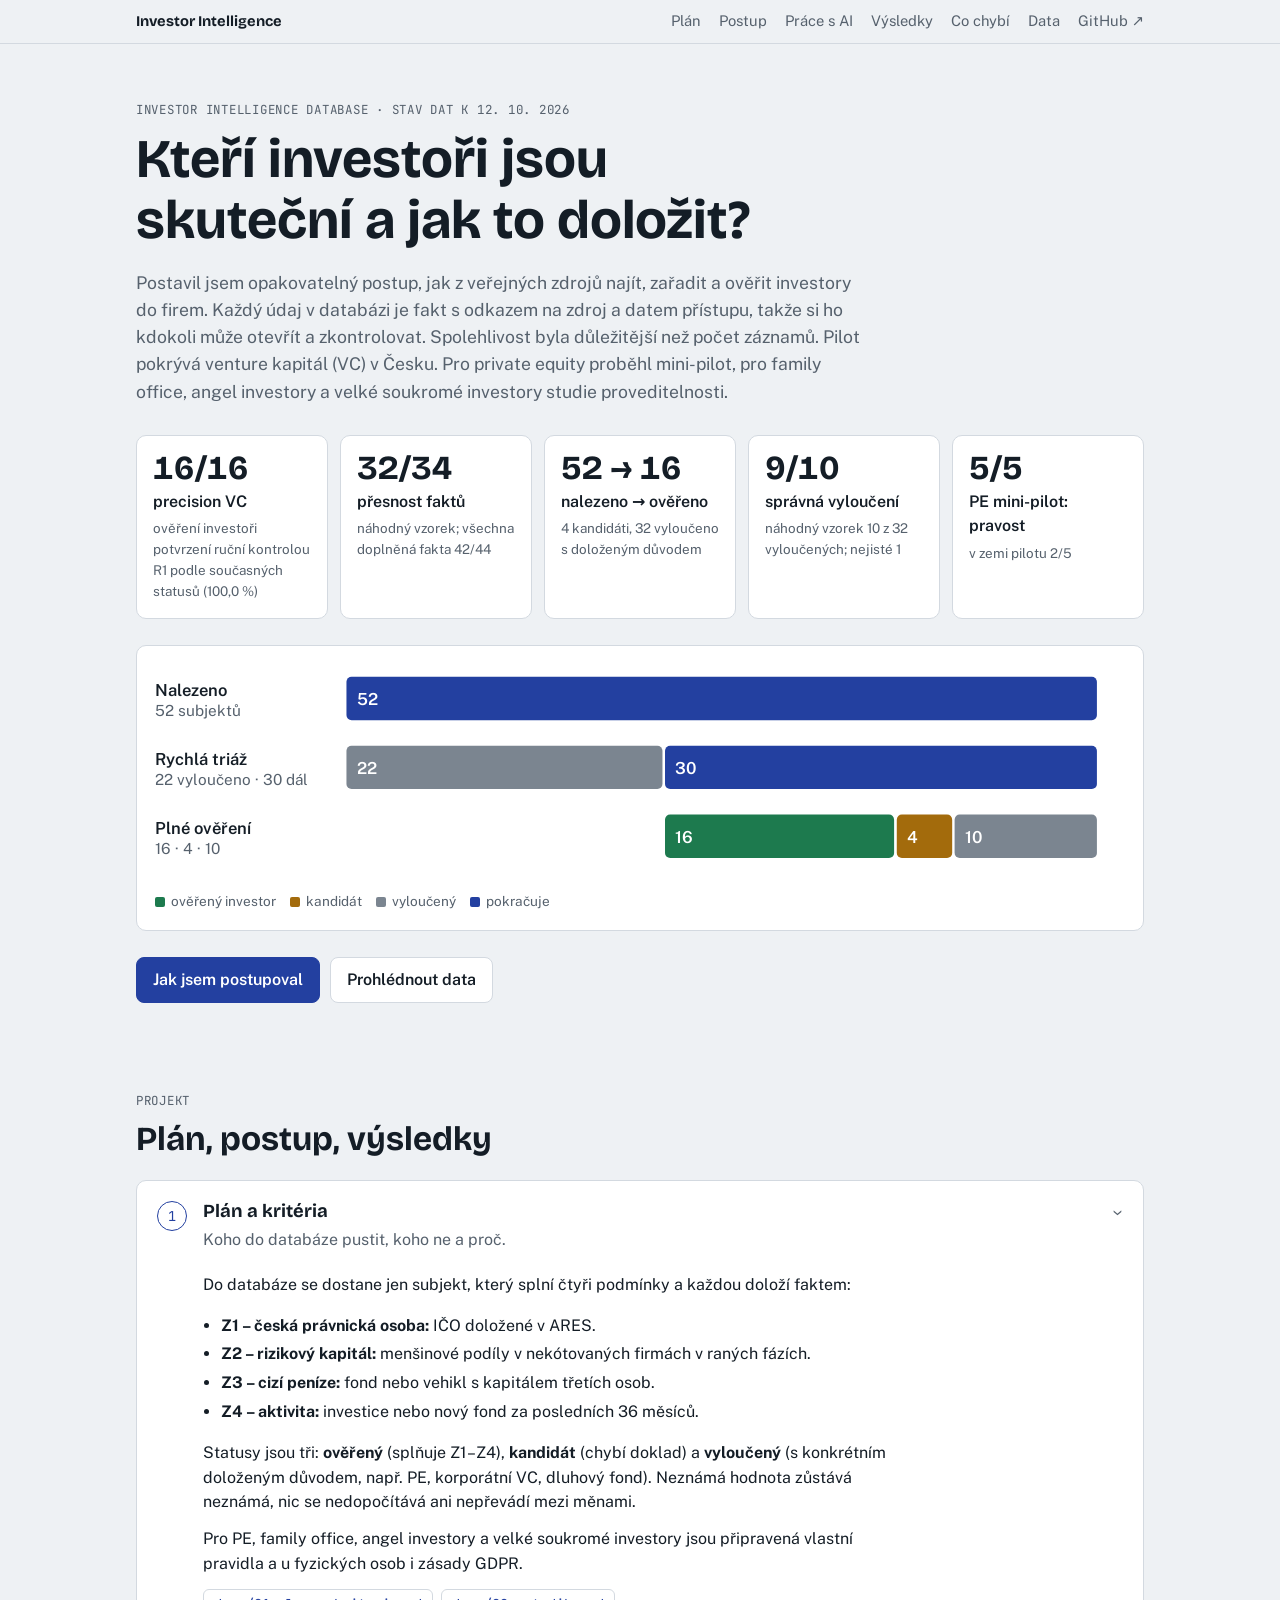
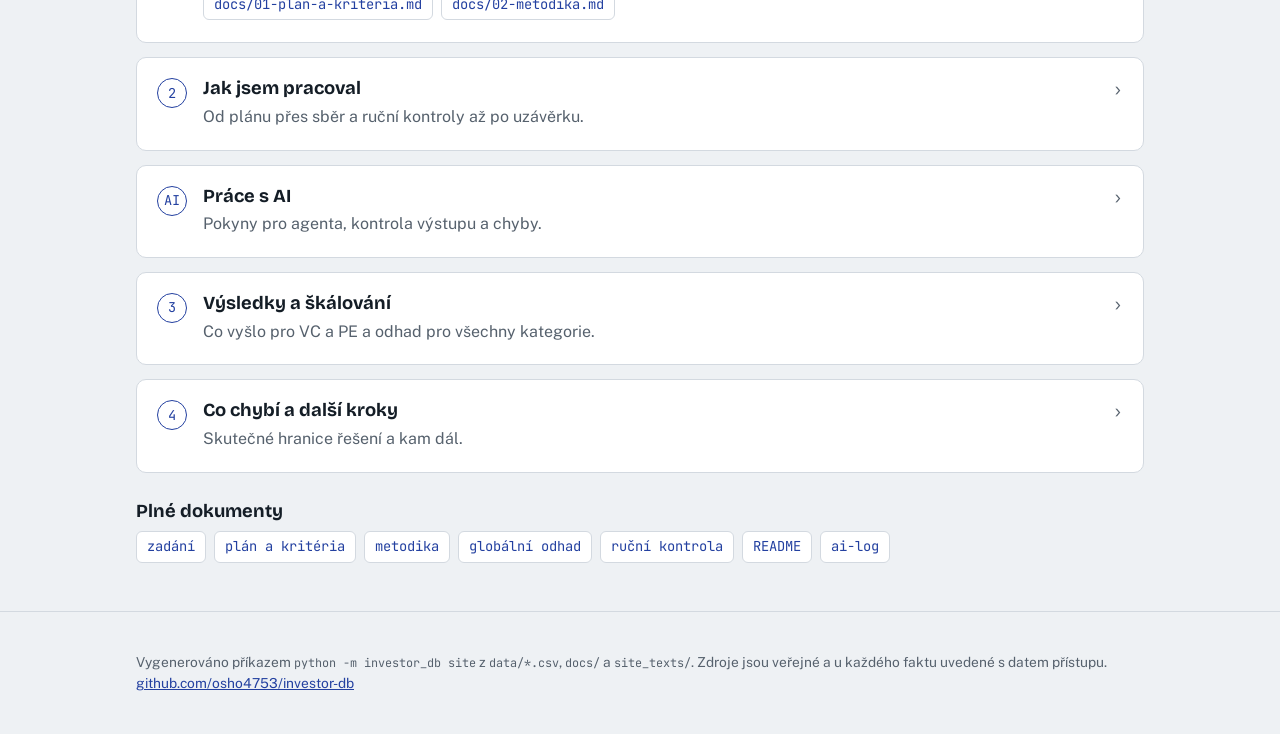
==== site/index.html @ 005be6ad "feat: generátor prezentačního webu (python -m investor_db site), texty v site_texts a vygenerovaný s" ====
<!doctype html>
<html lang="cs">
<head>
<meta charset="utf-8">
<meta name="viewport" content="width=device-width, initial-scale=1">
<title>Investor Intelligence Database</title>
<link rel="preconnect" href="https://fonts.googleapis.com">
<link rel="preconnect" href="https://fonts.gstatic.com" crossorigin>
<link rel="stylesheet" href="https://fonts.googleapis.com/css2?family=Bricolage+Grotesque:opsz,wght@12..96,500;12..96,700&family=Public+Sans:wght@400;500;600&family=JetBrains+Mono:wght@400;500&display=swap">
<link rel="stylesheet" href="style.css">
</head>
<body>
<nav class="top" aria-label="Hlavní navigace"><div class="wrap"><a class="brand" href="index.html">Investor Intelligence</a><a href="index.html#plan">Plán</a><a href="index.html#postup">Postup</a><a href="index.html#ai">Práce s AI</a><a href="index.html#vysledky">Výsledky</a><a href="index.html#dalsi">Co chybí</a><a href="data.html">Data</a><a href="https://github.com/osho4753/investor-db">GitHub ↗</a></div></nav>
<header class="wrap hero"><p class="eyebrow">Investor Intelligence Database · stav dat k 12. 10. 2026</p><h1>Kteří investoři jsou skuteční a jak to doložit?</h1><div class="lede"><p>Postavil jsem opakovatelný postup, jak z veřejných zdrojů najít, zařadit a ověřit investory do firem. Každý údaj v databázi je fakt s odkazem na zdroj a datem přístupu, takže si ho kdokoli může otevřít a zkontrolovat. Spolehlivost byla důležitější než počet záznamů. Pilot pokrývá venture kapitál (VC) v Česku. Pro private equity proběhl mini-pilot, pro family office, angel investory a velké soukromé investory studie proveditelnosti.</p></div><div class="stats"><div class="stat"><span class="n">16/16</span><span class="l">precision VC</span><span class="s">ověření investoři potvrzení ruční kontrolou R1 podle současných statusů (100,0 %)</span></div><div class="stat"><span class="n">32/34</span><span class="l">přesnost faktů</span><span class="s">náhodný vzorek; všechna doplněná fakta 42/44</span></div><div class="stat"><span class="n">52 → 16</span><span class="l">nalezeno → ověřeno</span><span class="s">4 kandidáti, 32 vyloučeno s doloženým důvodem</span></div><div class="stat"><span class="n">9/10</span><span class="l">správná vyloučení</span><span class="s">náhodný vzorek 10 z 32 vyloučených; nejisté 1</span></div><div class="stat"><span class="n">5/5</span><span class="l">PE mini-pilot: pravost</span><span class="s">v zemi pilotu 2/5</span></div></div><div class="funnel" role="img" aria-label="Trychtýř: 52 nalezených subjektů, 22 vyloučeno rychlou triáží, 30 plně ověřeno."><svg viewBox="0 0 760 170"><text x="0" y="25" font-weight="600">Nalezeno</text><text x="0" y="41" class="lbl">52 subjektů</text><rect x="150.0" y="10" width="588.0" height="34" rx="4" fill="var(--accent)"/><text x="158.0" y="32" class="in">52</text><text x="0" y="79" font-weight="600">Rychlá triáž</text><text x="0" y="95" class="lbl">22 vyloučeno · 30 dál</text><rect x="150.0" y="64" width="247.6" height="34" rx="4" fill="var(--out)"/><text x="158.0" y="86" class="in">22</text><rect x="399.6" y="64" width="338.4" height="34" rx="4" fill="var(--accent)"/><text x="407.6" y="86" class="in">30</text><text x="0" y="133" font-weight="600">Plné ověření</text><text x="0" y="149" class="lbl">16 · 4 · 10</text><rect x="399.6" y="118" width="179.5" height="34" rx="4" fill="var(--ok)"/><text x="407.6" y="140" class="in">16</text><rect x="581.2" y="118" width="43.4" height="34" rx="4" fill="var(--cand)"/><text x="589.2" y="140" class="in">4</text><rect x="626.5" y="118" width="111.5" height="34" rx="4" fill="var(--out)"/><text x="634.5" y="140" class="in">10</text></svg><div class="legend"><span><i style="background:var(--ok)"></i>ověřený investor</span><span><i style="background:var(--cand)"></i>kandidát</span><span><i style="background:var(--out)"></i>vyloučený</span><span><i style="background:var(--accent)"></i>pokračuje</span></div></div><div class="cta"><a class="btn primary" href="#postup">Jak jsem postupoval</a><a class="btn" href="data.html">Prohlédnout data</a></div></header><section><div class="wrap"><p class="eyebrow">Projekt</p><h2>Plán, postup, výsledky</h2><div class="blocks"><details class="block" id="plan" open><summary><span class="num">1</span><span class="sumtxt"><h3>Plán a kritéria</h3><p>Koho do databáze pustit, koho ne a proč.</p></span><span class="chev">›</span></summary><div class="body"><p>Do databáze se dostane jen subjekt, který splní čtyři podmínky a každou doloží faktem:</p>
<ul class="clean"><li><b>Z1 – česká právnická osoba:</b> IČO doložené v ARES.</li><li><b>Z2 – rizikový kapitál:</b> menšinové podíly v nekótovaných firmách v raných fázích.</li><li><b>Z3 – cizí peníze:</b> fond nebo vehikl s kapitálem třetích osob.</li><li><b>Z4 – aktivita:</b> investice nebo nový fond za posledních 36 měsíců.</li></ul>
<p>Statusy jsou tři: <b>ověřený</b> (splňuje Z1–Z4), <b>kandidát</b> (chybí doklad) a <b>vyloučený</b> (s konkrétním doloženým důvodem, např. PE, korporátní VC, dluhový fond). Neznámá hodnota zůstává neznámá, nic se nedopočítává ani nepřevádí mezi měnami.</p>
<p>Pro PE, family office, angel investory a velké soukromé investory jsou připravená vlastní pravidla a u fyzických osob i zásady GDPR.</p><div class="links"><a href="https://github.com/osho4753/investor-db/blob/main/docs/01-plan-a-kriteria.md">docs/01-plan-a-kriteria.md</a><a href="https://github.com/osho4753/investor-db/blob/main/docs/02-metodika.md">docs/02-metodika.md</a></div></div></details><details class="block" id="postup"><summary><span class="num">2</span><span class="sumtxt"><h3>Jak jsem pracoval</h3><p>Od plánu přes sběr a ruční kontroly až po uzávěrku.</p></span><span class="chev">›</span></summary><div class="body"><ol class="timeline"><li><span class="d">9. 10.</span><div><h4>Plán před daty</h4><p>Nejdřív kritéria, metodika a datové schéma. Data se začala sbírat až po schválení plánu.</p></div></li><li><span class="d">9. 10.</span><div><h4>Kód a validace</h4><p>CSV v Gitu, validátor hlídá, aby každá hodnota měla fakt se zdrojem a datem. Testy pokrývají každé pravidlo.</p></div></li><li><span class="d">9. 10.</span><div><h4>Sběr a ověření</h4><p>Kandidáti ze seznamu CVCA, médií a Wikipedie, rychlá triáž a plné ověření v pěti dávkách. Částky a data se ověřovaly proti surovému textu stránek.</p></div></li><li><span class="d">10.–11. 10.</span><div><h4>Ruční kontrola R1</h4><p>Kontrola ověřených investorů a náhodného vzorku faktů. Nálezy (Lighthouse, Tachles, pravidlo CVC) se opravily, metrika zůstala ze stavu v době kontroly.</p></div></li><li><span class="d">11. 10.</span><div><h4>Doplnění podle zadání</h4><p>Sektory, tickety a kapitál po fondech s typem částky. Oprava definice kapitálu: cíl fondu není kapitál.</p></div></li><li><span class="d">12. 10.</span><div><h4>Kontrola doplnění</h4><p>Ruční kontrola všech doplněných faktů a opravených faktů. Většina nálezů se týkala typu částky.</p></div></li><li><span class="d">12. 10.</span><div><h4>Další kategorie</h4><p>Plán pro PE, family office, angel investory a velké soukromé investory, mini-pilot PE a studie proveditelnosti.</p></div></li><li><span class="d">12. 10.</span><div><h4>Uzávěrka</h4><p>Kontrola náhodného vzorku vyloučených, závěrečné README, kontrola reprodukovatelnosti a tento web.</p></div></li></ol><div class="links"><a href="https://github.com/osho4753/investor-db/blob/main/docs/04-rucni-kontrola.md">docs/04-rucni-kontrola.md</a></div></div></details><details class="block" id="ai"><summary><span class="num">AI</span><span class="sumtxt"><h3>Práce s AI</h3><p>Pokyny pro agenta, kontrola výstupu a chyby.</p></span><span class="chev">›</span></summary><div class="body"><p>Data sbíral, kód psal a dokumentaci připravoval agent <b>Claude Code</b>. Pokyny pro něj jsem připravoval s pomocí chatového asistenta, rozhodoval a kontroloval jsem sám. Ruční kontrolu dat dělal člověk, ne model.</p>
<ul class="clean"><li><b>Žádný fakt z paměti modelu:</b> jen ze stránky, kterou agent v té session skutečně otevřel.</li><li><b>Nic se neodhaduje:</b> neznámá hodnota zůstává neznámá, domény se nehádají, agregátory slouží jen jako vodítko.</li><li><b>Konflikty zdrojů jsou vidět:</b> žádná verze se nevybírá potichu.</li><li><b>Kontroluje člověk:</b> verdikty mění jen hodnotitel, opravy po kontrole nemění metriku zpětně.</li></ul>
<p>Výstup hlídal validátor, kontrola surového textu stránek a ruční kontroly po kolech.</p><p>Chyb agenta a zadání je zapsáno 13. Každá je na <a href="data.html#chyby">stránce Data</a> s tím, jak se našla a jak se opravila.</p><div class="links"><a href="https://github.com/osho4753/investor-db/blob/main/README.md">README – Práce s AI</a><a href="https://github.com/osho4753/investor-db/tree/main/ai-log">ai-log/</a></div></div></details><details class="block" id="vysledky"><summary><span class="num">3</span><span class="sumtxt"><h3>Výsledky a škálování</h3><p>Co vyšlo pro VC a PE a odhad pro všechny kategorie.</p></span><span class="chev">›</span></summary><div class="body"><p>Čísla níže počítají stejné funkce jako <code>python -m investor_db metrics</code>. Odhad pro celý svět a pro ostatní kategorie pochází z <a href="https://github.com/osho4753/investor-db/blob/main/docs/03-globalni-odhad.md">docs/03</a>. U každého čísla je tam vyznačeno, zda je změřené, převzaté ze zdroje, nebo předpoklad.</p>
<p>Precision ze stavu dat v době kontroly byla 15/15 (<a href="https://github.com/osho4753/investor-db/blob/main/docs/04-rucni-kontrola.md">docs/04</a>, 4.6). Web počítá ze současných statusů: mezi ověřené od té doby přibyli Lighthouse a Tachles a J&amp;T přešel mezi kandidáty.</p><h4>VC pilot ČR</h4><p>Precision podle současných statusů 16/16. Přesnost faktů po kolech kontroly:</p><ul class="clean"><li><b>Kolo vzorek</b>: 32/34, přísně (nelze ověřit = chyba) 32/36</li><li><b>Kolo po doplnění</b>: 42/44, přísně (nelze ověřit = chyba) 42/49</li><li><b>Kolo po opravě</b>: 7/7, přísně (nelze ověřit = chyba) 7/7</li></ul><p>Pole zadání u ověřených VC investorů:</p><ul class="clean"><li><b>Sektor</b> 15/16</li><li><b>Fáze</b> 16/16</li><li><b>Ticket (alespoň jedna mez)</b> 14/16</li><li><b>Kapitál (získaná částka nebo AUM)</b> 13/16</li><li><b>Zdroj</b> 16/16</li></ul><ul class="clean"><li><b>PE mini-pilot</b>: posouzeno 5, pravost 5/5, česká právnická osoba 2/5, kontrola R1 TP 5/5.</li></ul><h4>Odhad pro všechny kategorie</h4><p>Souhrnná tabulka z docs/03: [M] změřeno, [Z] zdroj, [P] předpoklad.</p><div class="tablewrap"><table><thead><tr><th>Kategorie</th><th>ČR</th><th>Svět</th><th>Získatelné z veřejných zdrojů</th><th>Spolehlivost</th><th>Model na záznam</th><th>Člověk na kontrolu záznamu</th></tr></thead><tbody><tr><td>VC</td><td>20 (16–25) [M]</td><td>7 251 (5 235–9 682) [Z: G1, G3 + P]</td><td>80 % [M]</td><td>precision 15/15 [M]; fakta 32/34 a 42/44, přísně 32/36 a 42/49 [M]</td><td>6,9 min [M]</td><td>15,5 min [M]</td></tr><tr><td>PE</td><td>9 (3–16) s českou entitou [M+P]; 22 (17–27) aktivních v ČR [M+P]</td><td>9 812 (7 000–12 571) [Z: E1, G3 + P]</td><td>pravost 5/5, v zemi pilotu 2/5 [M: kontrola R1]</td><td>status 5/5 TP [M: R1]; fakta 85–95 % [P]</td><td>1,15 min [M, n = 5]</td><td>9 min [M, n = 5]</td></tr><tr><td>Family office</td><td>15 (3–42) přímých investorů [P]</td><td>4 015 (2 409–7 504) [Z: E3 × P]</td><td>15 % (0–30 %) [P; sonda 0/5 M]</td><td>70–90 % [P]</td><td>14–28 min [P]</td><td>15–30 min [P]</td></tr><tr><td>Angel investor</td><td>30 (7–100) s vlastním zveřejněním [P; 7 M]</td><td>197 000 (118 200–394 000) [P: Evropa E5 × 3–10]</td><td>10 % (5–20 %) [P]</td><td>80–95 % [P]</td><td>14–28 + GDPR 5–10 min [P]</td><td>15–30 min [P]</td></tr><tr><td>Velký soukromý investor</td><td>21 (11–42) [Z: E8 × P]</td><td>62 600 (31 300–125 200) [Z: E7 × P]</td><td>20 % (10–30 %) [P]</td><td>70–90 % [P]</td><td>14–28 + GDPR 5–10 min [P]</td><td>15–30 min [P]</td></tr></tbody></table></div><div class="links"><a href="https://github.com/osho4753/investor-db/blob/main/docs/03-globalni-odhad.md">docs/03-globalni-odhad.md</a><a href="https://github.com/osho4753/investor-db/blob/main/docs/04-rucni-kontrola.md">docs/04-rucni-kontrola.md</a></div></div></details><details class="block" id="dalsi"><summary><span class="num">4</span><span class="sumtxt"><h3>Co chybí a další kroky</h3><p>Skutečné hranice řešení a kam dál.</p></span><span class="chev">›</span></summary><div class="body"><h4>Co v řešení chybí</h4><ul class="clean"><li><b>Spotřeba tokenů a cena API</b> nebyly změřeny, v odhadu nákladů jsou předpokladem.</li><li><b>Family office, angel investoři a velcí soukromí investoři</b> mají jen pravidla a studii proveditelnosti, žádná data.</li><li><b>PE</b> jen jako mini-pilot s pěti záznamy, výsledky jsou orientační.</li><li><b>Kandidáti</b> (Inven, J&amp;T, Nation1, Gain Ventures) zůstávají nerozhodnutí.</li><li><b>Jeden hodnotitel</b>, shoda hodnotitelů se nepočítá.</li></ul>
<h4>Další kroky</h4><ul class="clean"><li>Druhý nezávislý hodnotitel na stejném vzorku.</li><li>Dořešit kandidáty: podíl korporace na kapitálu, identita české entity.</li><li>Změřit tokeny a cenu na záznam.</li><li>Další země s dobrým veřejným registrem a PE podle připravených pravidel.</li></ul>
<p>Rozhodnutí v nejasných bodech zadání jsou v <a href="https://github.com/osho4753/investor-db/blob/main/README.md">README</a>.</p></div></details></div><h3 class="docs">Plné dokumenty</h3><div class="links"><a href="https://github.com/osho4753/investor-db/blob/main/docs/00-zadani.md">zadání</a><a href="https://github.com/osho4753/investor-db/blob/main/docs/01-plan-a-kriteria.md">plán a kritéria</a><a href="https://github.com/osho4753/investor-db/blob/main/docs/02-metodika.md">metodika</a><a href="https://github.com/osho4753/investor-db/blob/main/docs/03-globalni-odhad.md">globální odhad</a><a href="https://github.com/osho4753/investor-db/blob/main/docs/04-rucni-kontrola.md">ruční kontrola</a><a href="https://github.com/osho4753/investor-db/blob/main/README.md">README</a><a href="https://github.com/osho4753/investor-db/tree/main/ai-log">ai-log</a></div></div></section>
<footer><div class="wrap">Vygenerováno příkazem <code>python -m investor_db site</code> z <code>data/*.csv</code>, <code>docs/</code> a <code>site_texts/</code>. Zdroje jsou veřejné a u každého faktu uvedené s datem přístupu. <a href="https://github.com/osho4753/investor-db">github.com/osho4753/investor-db</a></div></footer>
<script src="app.js"></script>
</body>
</html>
---- site/style.css ----
:root{
  --bg:#eef1f4;--paper:#ffffff;--ink:#141d26;--muted:#56616d;--line:#d3d9e0;
  --accent:#2340a0;--accent-soft:#e2e8f8;
  --ok:#1d7a4e;--ok-soft:#dcefe5;--cand:#a36b0c;--cand-soft:#f6ead2;--out:#7b8590;--out-soft:#e4e8ec;--bad:#b0362b;
  --display:"Bricolage Grotesque","Avenir Next","Segoe UI",system-ui,sans-serif;
  --body:"Public Sans",system-ui,-apple-system,"Segoe UI",sans-serif;
  --mono:"JetBrains Mono",ui-monospace,Consolas,monospace;
}
@media (prefers-color-scheme: dark){:root:not([data-theme="light"]){
  --bg:#0f151b;--paper:#17202a;--ink:#e6ebf0;--muted:#9aa6b2;--line:#2b3744;
  --accent:#8ea8ff;--accent-soft:#1f2a4a;
  --ok:#5fc996;--ok-soft:#163327;--cand:#e2ad4b;--cand-soft:#3a2d12;--out:#8f9aa6;--out-soft:#242e38;--bad:#f0877c;color-scheme:dark}}
:root[data-theme="dark"]{
  --bg:#0f151b;--paper:#17202a;--ink:#e6ebf0;--muted:#9aa6b2;--line:#2b3744;
  --accent:#8ea8ff;--accent-soft:#1f2a4a;
  --ok:#5fc996;--ok-soft:#163327;--cand:#e2ad4b;--cand-soft:#3a2d12;--out:#8f9aa6;--out-soft:#242e38;--bad:#f0877c;color-scheme:dark}
*{box-sizing:border-box}
body{margin:0;background:var(--bg);color:var(--ink);font-family:var(--body);font-size:16px;line-height:1.55}
a{color:var(--accent)}
code{font-family:var(--mono);font-size:.86em}
:focus-visible{outline:2px solid var(--accent);outline-offset:2px}
.wrap{max-width:1040px;margin:0 auto;padding-inline:16px}
nav.top{position:sticky;top:0;z-index:10;background:var(--bg);border-bottom:1px solid var(--line)}
nav.top .wrap{display:flex;flex-wrap:wrap;gap:4px 18px;align-items:center;padding-block:10px}
nav.top .brand{font-family:var(--display);font-weight:700;margin-right:auto;color:var(--ink);text-decoration:none}
nav.top a{text-decoration:none;font-size:.92rem;color:var(--muted)}
nav.top a:hover,nav.top a[aria-current]{color:var(--ink)}
.hero{padding-block:56px 40px}
section{padding-block:48px}
.eyebrow{font-family:var(--mono);font-size:.78rem;letter-spacing:.06em;text-transform:uppercase;color:var(--muted);margin:0 0 10px}
h1,h2,h3{font-family:var(--display);line-height:1.12;text-wrap:balance;margin:0}
h1{font-size:clamp(2rem,5.4vw,3.4rem);font-weight:700;max-width:20ch}
h2{font-size:clamp(1.5rem,3.4vw,2.1rem);font-weight:700;margin-bottom:10px}
h2.spaced{margin-top:56px}
h3{font-size:1.15rem;font-weight:700}
h3.docs{margin-top:28px;margin-bottom:10px}
h4{margin:6px 0 0;font-size:1rem}
.lede p{font-size:1.1rem;color:var(--muted);max-width:66ch}
p{max-width:70ch}
.stats{display:grid;grid-template-columns:repeat(auto-fit,minmax(180px,1fr));gap:12px;margin-top:30px}
.stat{background:var(--paper);border:1px solid var(--line);border-radius:10px;padding:16px;display:flex;flex-direction:column;gap:4px;min-width:0}
.stat .n{font-family:var(--display);font-size:2.1rem;font-weight:700;font-variant-numeric:tabular-nums;line-height:1}
.stat .l{font-weight:600}
.stat .s{font-size:.84rem;color:var(--muted)}
.cta{display:flex;flex-wrap:wrap;gap:10px;margin-top:26px}
.btn{display:inline-block;text-decoration:none;padding:10px 16px;border-radius:8px;font-weight:600;border:1px solid var(--line);color:var(--ink);background:var(--paper)}
.btn.primary{background:var(--accent);border-color:var(--accent);color:var(--paper)}
.funnel{margin-top:26px;background:var(--paper);border:1px solid var(--line);border-radius:10px;padding:18px;overflow-x:auto}
.funnel svg{display:block;width:100%;min-width:560px;height:auto}
.funnel text{font-family:var(--body);font-size:13px;fill:var(--ink)}
.funnel .lbl{fill:var(--muted);font-size:12px}
.funnel .in{fill:var(--paper);font-weight:600}
.legend{display:flex;flex-wrap:wrap;gap:14px;font-size:.85rem;color:var(--muted);margin-top:10px}
.legend i{display:inline-block;width:10px;height:10px;border-radius:2px;margin-right:6px;vertical-align:middle}
.blocks{display:flex;flex-direction:column;gap:14px;margin-top:22px}
details.block{background:var(--paper);border:1px solid var(--line);border-radius:10px}
details.block>summary{cursor:pointer;list-style:none;padding:20px;display:grid;grid-template-columns:auto 1fr auto;gap:16px;align-items:start}
details.block>summary::-webkit-details-marker{display:none}
.num{font-family:var(--mono);font-size:.85rem;color:var(--accent);border:1px solid var(--accent);border-radius:50%;width:30px;height:30px;display:grid;place-items:center}
.sumtxt p{margin:6px 0 0;color:var(--muted)}
.chev{font-family:var(--mono);color:var(--muted);transition:transform .2s}
details[open]>summary .chev{transform:rotate(90deg)}
.body{padding:0 20px 22px 66px;display:flex;flex-direction:column;gap:12px;min-width:0}
.body p{margin:0}
@media (max-width:600px){.body{padding-left:20px}}
.timeline{list-style:none;margin:0;padding:0;display:flex;flex-direction:column}
.timeline li{display:grid;grid-template-columns:110px 1fr;gap:14px;padding-block:12px;border-top:1px solid var(--line)}
.timeline li:first-child{border-top:0}
.timeline .d{font-family:var(--mono);font-size:.82rem;color:var(--muted);padding-top:3px}
.timeline h4{margin:0}
.timeline p{margin:4px 0 0;font-size:.94rem;color:var(--muted)}
@media (max-width:520px){.timeline li{grid-template-columns:1fr;gap:2px}}
.links{display:flex;flex-wrap:wrap;gap:8px}
.links a{font-size:.86rem;font-family:var(--mono);text-decoration:none;border:1px solid var(--line);padding:4px 10px;border-radius:6px;background:var(--paper)}
ul.clean{margin:0;padding-left:18px;max-width:70ch}
ul.clean li{margin:4px 0}
.tablewrap{overflow-x:auto;background:var(--paper);border:1px solid var(--line);border-radius:10px}
table{width:100%;border-collapse:collapse;font-size:.86rem;min-width:820px}
th{text-align:left;font-size:.74rem;text-transform:uppercase;letter-spacing:.05em;color:var(--muted);font-weight:600;padding:10px 12px;border-bottom:1px solid var(--line)}
td{padding:9px 12px;border-bottom:1px solid var(--line);vertical-align:top}
.grid2{display:grid;grid-template-columns:minmax(0,1fr) minmax(0,1fr);gap:16px;margin-top:24px}
@media (max-width:760px){.grid2{grid-template-columns:1fr}}
.panel{background:var(--paper);border:1px solid var(--line);border-radius:10px;padding:18px;min-width:0}
.panel h3{margin-bottom:12px}
.bars{display:flex;flex-direction:column;gap:7px}
.bar{display:grid;grid-template-columns:minmax(0,190px) 1fr 28px;gap:10px;align-items:center;font-size:.88rem}
.bar .t{height:12px;background:var(--out-soft);border-radius:3px;overflow:hidden}
.bar .t span{display:block;height:100%;background:var(--out)}
.bar .v{font-family:var(--mono);text-align:right;font-variant-numeric:tabular-nums}
.time{display:grid;grid-template-columns:1fr auto;gap:8px 14px;font-size:.92rem}
.time b{font-family:var(--mono);font-variant-numeric:tabular-nums;text-align:right}
.time .h{grid-column:1/-1;font-size:.78rem;text-transform:uppercase;letter-spacing:.06em;color:var(--muted);margin-top:6px}
.filters{display:flex;flex-wrap:wrap;gap:8px;align-items:center;margin:26px 0 12px}
.chip{border:1px solid var(--line);background:var(--paper);color:var(--ink);border-radius:999px;padding:6px 12px;font:inherit;font-size:.88rem;cursor:pointer}
.chip[aria-pressed="true"]{background:var(--ink);color:var(--paper);border-color:var(--ink)}
.filters input{margin-left:auto;font:inherit;font-size:.9rem;padding:6px 10px;border-radius:8px;border:1px solid var(--line);background:var(--paper);color:var(--ink);min-width:0;width:220px}
.invlist{background:var(--paper);border:1px solid var(--line);border-radius:10px;overflow:hidden}
.invhead,details.inv>summary{display:grid;grid-template-columns:minmax(0,1.3fr) minmax(0,.9fr) minmax(0,1.8fr) minmax(0,1fr) 80px;gap:12px;padding:10px 14px;align-items:start}
.invhead{font-size:.74rem;text-transform:uppercase;letter-spacing:.05em;color:var(--muted);font-weight:600;border-bottom:1px solid var(--line)}
details.inv{border-bottom:1px solid var(--line)}
details.inv:last-child{border-bottom:0}
details.inv>summary{cursor:pointer;list-style:none;font-size:.9rem}
details.inv>summary::-webkit-details-marker{display:none}
details.inv>summary:hover{background:var(--bg)}
details.inv .name{display:flex;flex-direction:column;min-width:0}
details.inv .cap{font-size:.84rem;overflow-wrap:anywhere}
details.inv .note{font-size:.84rem;color:var(--muted)}
details.inv .cnt{text-align:right}
@media (max-width:760px){.invhead{display:none}details.inv>summary{grid-template-columns:1fr}details.inv .cnt{text-align:left}}
.pill{display:inline-block;font-size:.76rem;font-weight:600;padding:2px 9px;border-radius:999px;white-space:nowrap;margin:0 4px 4px 0}
.pill.ok{background:var(--ok-soft);color:var(--ok)}
.pill.cand{background:var(--cand-soft);color:var(--cand)}
.pill.out{background:var(--out-soft);color:var(--out)}
.mono{font-family:var(--mono);font-size:.78rem;color:var(--muted)}
ul.facts{list-style:none;margin:0;padding:8px 14px 14px;display:flex;flex-direction:column;gap:6px;background:var(--bg)}
ul.facts li{display:grid;grid-template-columns:160px minmax(0,1fr) auto;gap:10px;align-items:baseline;font-size:.85rem;padding-block:4px;border-bottom:1px dashed var(--line)}
ul.facts li:last-child{border-bottom:0}
ul.facts .f{color:var(--muted)}
ul.facts .val{overflow-wrap:anywhere}
ul.facts .val a{font-size:.8rem;margin-left:4px}
.badges{display:flex;flex-wrap:wrap;gap:4px;justify-content:flex-end}
.vd{font-family:var(--mono);font-size:.72rem;padding:1px 6px;border-radius:4px;white-space:nowrap}
.vd.spravne{background:var(--ok-soft);color:var(--ok)}
.vd.chybne{background:var(--bad);color:var(--paper)}
.vd.nelze_overit{background:var(--cand-soft);color:var(--cand)}
@media (max-width:560px){ul.facts li{grid-template-columns:1fr}.badges{justify-content:flex-start}}
.stories{display:grid;grid-template-columns:repeat(auto-fit,minmax(280px,1fr));gap:12px;margin:22px 0}
.story{background:var(--paper);border:1px solid var(--line);border-radius:10px;padding:16px;min-width:0;display:flex;flex-direction:column;gap:6px}
.story .k{font-family:var(--mono);font-size:.74rem;text-transform:uppercase;letter-spacing:.05em;color:var(--muted)}
.story p{margin:0;font-size:.9rem}
.story .found{color:var(--muted)}
.story .fix{color:var(--ok)}
footer{padding-block:40px;color:var(--muted);font-size:.86rem;border-top:1px solid var(--line)}
@media (prefers-reduced-motion:reduce){*{transition:none!important}}
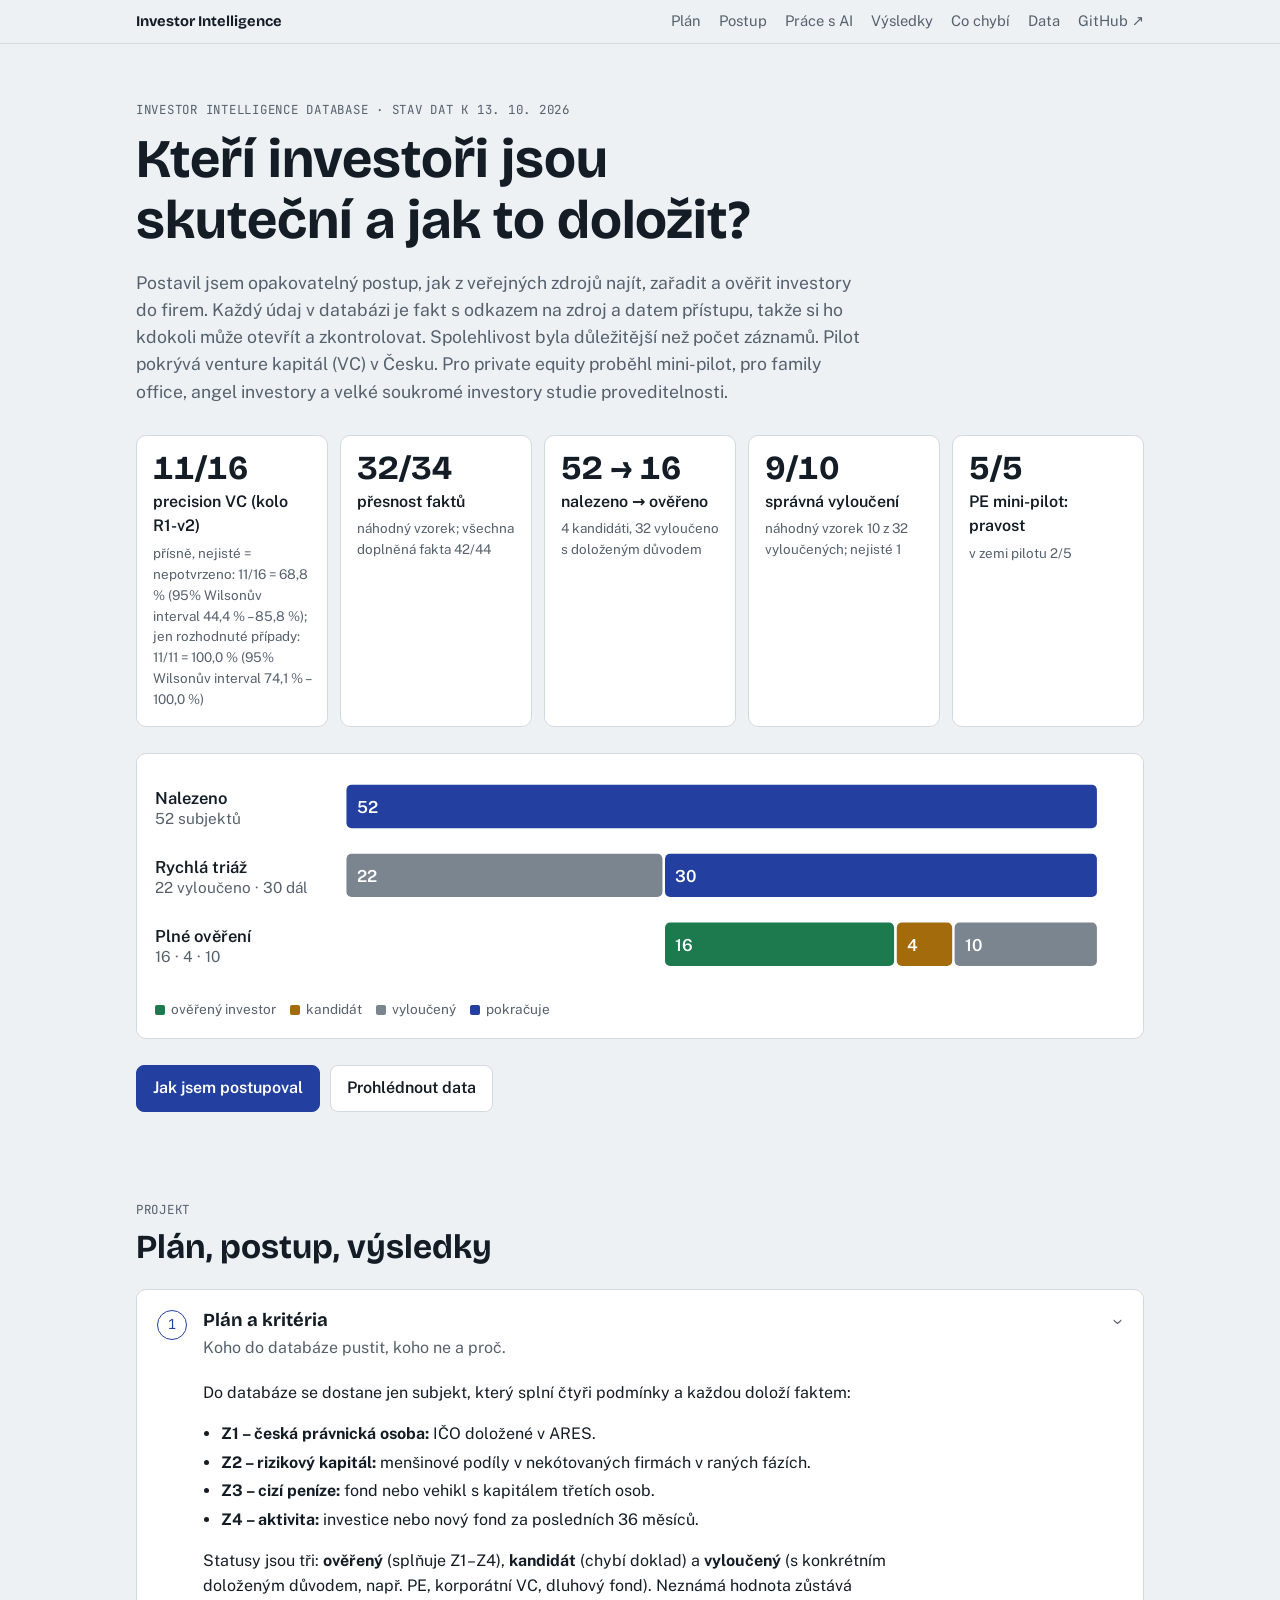
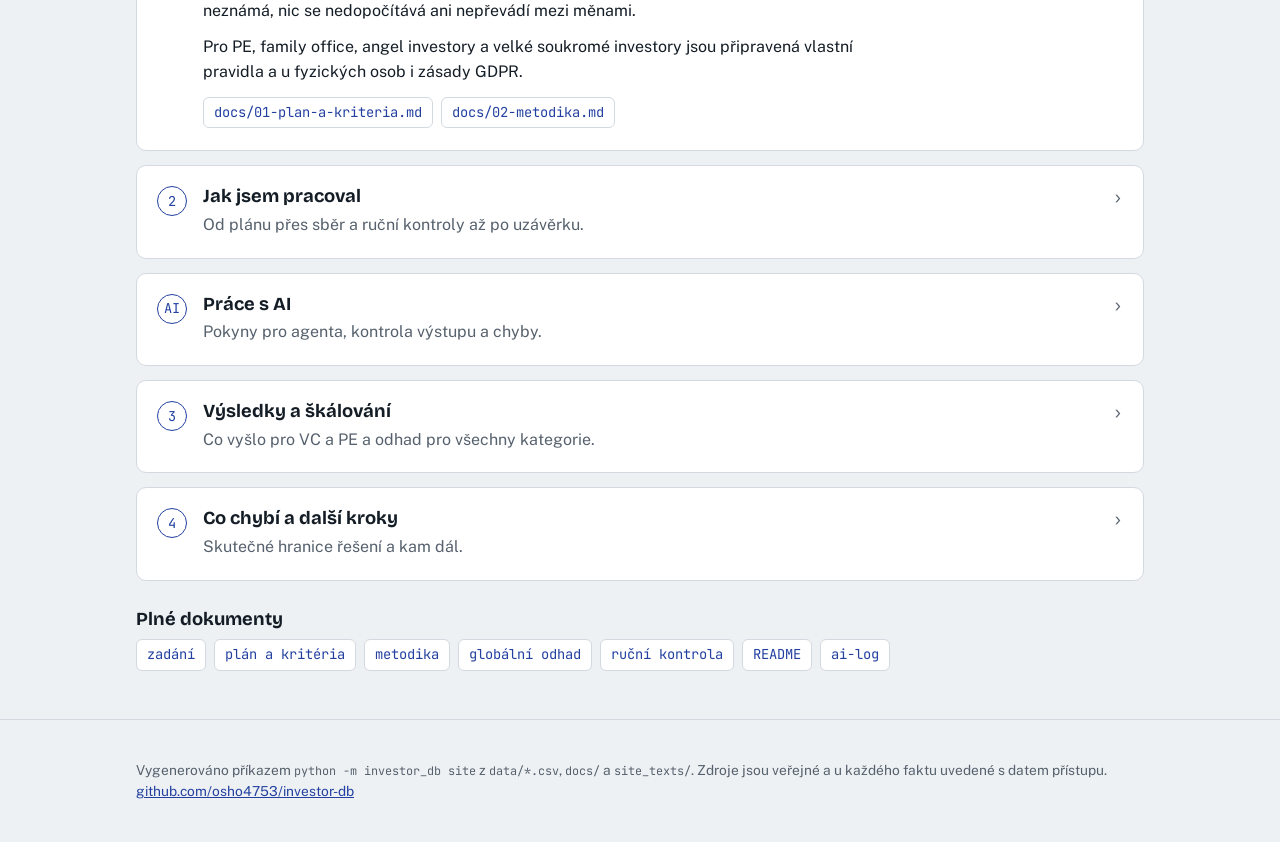
==== commit 05261615: "review: kolo R1-v2 (11 TP, 5 nejistých) jako samostatné kolo v reviews.csv, precision přísně 11/16 a" ====
--- a/site/index.html
+++ b/site/index.html
@@ -11,14 +11,14 @@
 </head>
 <body>
 <nav class="top" aria-label="Hlavní navigace"><div class="wrap"><a class="brand" href="index.html">Investor Intelligence</a><a href="index.html#plan">Plán</a><a href="index.html#postup">Postup</a><a href="index.html#ai">Práce s AI</a><a href="index.html#vysledky">Výsledky</a><a href="index.html#dalsi">Co chybí</a><a href="data.html">Data</a><a href="https://github.com/osho4753/investor-db">GitHub ↗</a></div></nav>
-<header class="wrap hero"><p class="eyebrow">Investor Intelligence Database · stav dat k 12. 10. 2026</p><h1>Kteří investoři jsou skuteční a jak to doložit?</h1><div class="lede"><p>Postavil jsem opakovatelný postup, jak z veřejných zdrojů najít, zařadit a ověřit investory do firem. Každý údaj v databázi je fakt s odkazem na zdroj a datem přístupu, takže si ho kdokoli může otevřít a zkontrolovat. Spolehlivost byla důležitější než počet záznamů. Pilot pokrývá venture kapitál (VC) v Česku. Pro private equity proběhl mini-pilot, pro family office, angel investory a velké soukromé investory studie proveditelnosti.</p></div><div class="stats"><div class="stat"><span class="n">16/16</span><span class="l">precision VC</span><span class="s">ověření investoři potvrzení ruční kontrolou R1 podle současných statusů (100,0 %)</span></div><div class="stat"><span class="n">32/34</span><span class="l">přesnost faktů</span><span class="s">náhodný vzorek; všechna doplněná fakta 42/44</span></div><div class="stat"><span class="n">52 → 16</span><span class="l">nalezeno → ověřeno</span><span class="s">4 kandidáti, 32 vyloučeno s doloženým důvodem</span></div><div class="stat"><span class="n">9/10</span><span class="l">správná vyloučení</span><span class="s">náhodný vzorek 10 z 32 vyloučených; nejisté 1</span></div><div class="stat"><span class="n">5/5</span><span class="l">PE mini-pilot: pravost</span><span class="s">v zemi pilotu 2/5</span></div></div><div class="funnel" role="img" aria-label="Trychtýř: 52 nalezených subjektů, 22 vyloučeno rychlou triáží, 30 plně ověřeno."><svg viewBox="0 0 760 170"><text x="0" y="25" font-weight="600">Nalezeno</text><text x="0" y="41" class="lbl">52 subjektů</text><rect x="150.0" y="10" width="588.0" height="34" rx="4" fill="var(--accent)"/><text x="158.0" y="32" class="in">52</text><text x="0" y="79" font-weight="600">Rychlá triáž</text><text x="0" y="95" class="lbl">22 vyloučeno · 30 dál</text><rect x="150.0" y="64" width="247.6" height="34" rx="4" fill="var(--out)"/><text x="158.0" y="86" class="in">22</text><rect x="399.6" y="64" width="338.4" height="34" rx="4" fill="var(--accent)"/><text x="407.6" y="86" class="in">30</text><text x="0" y="133" font-weight="600">Plné ověření</text><text x="0" y="149" class="lbl">16 · 4 · 10</text><rect x="399.6" y="118" width="179.5" height="34" rx="4" fill="var(--ok)"/><text x="407.6" y="140" class="in">16</text><rect x="581.2" y="118" width="43.4" height="34" rx="4" fill="var(--cand)"/><text x="589.2" y="140" class="in">4</text><rect x="626.5" y="118" width="111.5" height="34" rx="4" fill="var(--out)"/><text x="634.5" y="140" class="in">10</text></svg><div class="legend"><span><i style="background:var(--ok)"></i>ověřený investor</span><span><i style="background:var(--cand)"></i>kandidát</span><span><i style="background:var(--out)"></i>vyloučený</span><span><i style="background:var(--accent)"></i>pokračuje</span></div></div><div class="cta"><a class="btn primary" href="#postup">Jak jsem postupoval</a><a class="btn" href="data.html">Prohlédnout data</a></div></header><section><div class="wrap"><p class="eyebrow">Projekt</p><h2>Plán, postup, výsledky</h2><div class="blocks"><details class="block" id="plan" open><summary><span class="num">1</span><span class="sumtxt"><h3>Plán a kritéria</h3><p>Koho do databáze pustit, koho ne a proč.</p></span><span class="chev">›</span></summary><div class="body"><p>Do databáze se dostane jen subjekt, který splní čtyři podmínky a každou doloží faktem:</p>
+<header class="wrap hero"><p class="eyebrow">Investor Intelligence Database · stav dat k 13. 10. 2026</p><h1>Kteří investoři jsou skuteční a jak to doložit?</h1><div class="lede"><p>Postavil jsem opakovatelný postup, jak z veřejných zdrojů najít, zařadit a ověřit investory do firem. Každý údaj v databázi je fakt s odkazem na zdroj a datem přístupu, takže si ho kdokoli může otevřít a zkontrolovat. Spolehlivost byla důležitější než počet záznamů. Pilot pokrývá venture kapitál (VC) v Česku. Pro private equity proběhl mini-pilot, pro family office, angel investory a velké soukromé investory studie proveditelnosti.</p></div><div class="stats"><div class="stat"><span class="n">11/16</span><span class="l">precision VC (kolo R1-v2)</span><span class="s">přísně, nejisté = nepotvrzeno: 11/16 = 68,8 % (95% Wilsonův interval 44,4 % – 85,8 %); jen rozhodnuté případy: 11/11 = 100,0 % (95% Wilsonův interval 74,1 % – 100,0 %)</span></div><div class="stat"><span class="n">32/34</span><span class="l">přesnost faktů</span><span class="s">náhodný vzorek; všechna doplněná fakta 42/44</span></div><div class="stat"><span class="n">52 → 16</span><span class="l">nalezeno → ověřeno</span><span class="s">4 kandidáti, 32 vyloučeno s doloženým důvodem</span></div><div class="stat"><span class="n">9/10</span><span class="l">správná vyloučení</span><span class="s">náhodný vzorek 10 z 32 vyloučených; nejisté 1</span></div><div class="stat"><span class="n">5/5</span><span class="l">PE mini-pilot: pravost</span><span class="s">v zemi pilotu 2/5</span></div></div><div class="funnel" role="img" aria-label="Trychtýř: 52 nalezených subjektů, 22 vyloučeno rychlou triáží, 30 plně ověřeno."><svg viewBox="0 0 760 170"><text x="0" y="25" font-weight="600">Nalezeno</text><text x="0" y="41" class="lbl">52 subjektů</text><rect x="150.0" y="10" width="588.0" height="34" rx="4" fill="var(--accent)"/><text x="158.0" y="32" class="in">52</text><text x="0" y="79" font-weight="600">Rychlá triáž</text><text x="0" y="95" class="lbl">22 vyloučeno · 30 dál</text><rect x="150.0" y="64" width="247.6" height="34" rx="4" fill="var(--out)"/><text x="158.0" y="86" class="in">22</text><rect x="399.6" y="64" width="338.4" height="34" rx="4" fill="var(--accent)"/><text x="407.6" y="86" class="in">30</text><text x="0" y="133" font-weight="600">Plné ověření</text><text x="0" y="149" class="lbl">16 · 4 · 10</text><rect x="399.6" y="118" width="179.5" height="34" rx="4" fill="var(--ok)"/><text x="407.6" y="140" class="in">16</text><rect x="581.2" y="118" width="43.4" height="34" rx="4" fill="var(--cand)"/><text x="589.2" y="140" class="in">4</text><rect x="626.5" y="118" width="111.5" height="34" rx="4" fill="var(--out)"/><text x="634.5" y="140" class="in">10</text></svg><div class="legend"><span><i style="background:var(--ok)"></i>ověřený investor</span><span><i style="background:var(--cand)"></i>kandidát</span><span><i style="background:var(--out)"></i>vyloučený</span><span><i style="background:var(--accent)"></i>pokračuje</span></div></div><div class="cta"><a class="btn primary" href="#postup">Jak jsem postupoval</a><a class="btn" href="data.html">Prohlédnout data</a></div></header><section><div class="wrap"><p class="eyebrow">Projekt</p><h2>Plán, postup, výsledky</h2><div class="blocks"><details class="block" id="plan" open><summary><span class="num">1</span><span class="sumtxt"><h3>Plán a kritéria</h3><p>Koho do databáze pustit, koho ne a proč.</p></span><span class="chev">›</span></summary><div class="body"><p>Do databáze se dostane jen subjekt, který splní čtyři podmínky a každou doloží faktem:</p>
 <ul class="clean"><li><b>Z1 – česká právnická osoba:</b> IČO doložené v ARES.</li><li><b>Z2 – rizikový kapitál:</b> menšinové podíly v nekótovaných firmách v raných fázích.</li><li><b>Z3 – cizí peníze:</b> fond nebo vehikl s kapitálem třetích osob.</li><li><b>Z4 – aktivita:</b> investice nebo nový fond za posledních 36 měsíců.</li></ul>
 <p>Statusy jsou tři: <b>ověřený</b> (splňuje Z1–Z4), <b>kandidát</b> (chybí doklad) a <b>vyloučený</b> (s konkrétním doloženým důvodem, např. PE, korporátní VC, dluhový fond). Neznámá hodnota zůstává neznámá, nic se nedopočítává ani nepřevádí mezi měnami.</p>
 <p>Pro PE, family office, angel investory a velké soukromé investory jsou připravená vlastní pravidla a u fyzických osob i zásady GDPR.</p><div class="links"><a href="https://github.com/osho4753/investor-db/blob/main/docs/01-plan-a-kriteria.md">docs/01-plan-a-kriteria.md</a><a href="https://github.com/osho4753/investor-db/blob/main/docs/02-metodika.md">docs/02-metodika.md</a></div></div></details><details class="block" id="postup"><summary><span class="num">2</span><span class="sumtxt"><h3>Jak jsem pracoval</h3><p>Od plánu přes sběr a ruční kontroly až po uzávěrku.</p></span><span class="chev">›</span></summary><div class="body"><ol class="timeline"><li><span class="d">9. 10.</span><div><h4>Plán před daty</h4><p>Nejdřív kritéria, metodika a datové schéma. Data se začala sbírat až po schválení plánu.</p></div></li><li><span class="d">9. 10.</span><div><h4>Kód a validace</h4><p>CSV v Gitu, validátor hlídá, aby každá hodnota měla fakt se zdrojem a datem. Testy pokrývají každé pravidlo.</p></div></li><li><span class="d">9. 10.</span><div><h4>Sběr a ověření</h4><p>Kandidáti ze seznamu CVCA, médií a Wikipedie, rychlá triáž a plné ověření v pěti dávkách. Částky a data se ověřovaly proti surovému textu stránek.</p></div></li><li><span class="d">10.–11. 10.</span><div><h4>Ruční kontrola R1</h4><p>Kontrola ověřených investorů a náhodného vzorku faktů. Nálezy (Lighthouse, Tachles, pravidlo CVC) se opravily, metrika zůstala ze stavu v době kontroly.</p></div></li><li><span class="d">11. 10.</span><div><h4>Doplnění podle zadání</h4><p>Sektory, tickety a kapitál po fondech s typem částky. Oprava definice kapitálu: cíl fondu není kapitál.</p></div></li><li><span class="d">12. 10.</span><div><h4>Kontrola doplnění</h4><p>Ruční kontrola všech doplněných faktů a opravených faktů. Většina nálezů se týkala typu částky.</p></div></li><li><span class="d">12. 10.</span><div><h4>Další kategorie</h4><p>Plán pro PE, family office, angel investory a velké soukromé investory, mini-pilot PE a studie proveditelnosti.</p></div></li><li><span class="d">12. 10.</span><div><h4>Uzávěrka</h4><p>Kontrola náhodného vzorku vyloučených, závěrečné README, kontrola reprodukovatelnosti a tento web.</p></div></li></ol><div class="links"><a href="https://github.com/osho4753/investor-db/blob/main/docs/04-rucni-kontrola.md">docs/04-rucni-kontrola.md</a></div></div></details><details class="block" id="ai"><summary><span class="num">AI</span><span class="sumtxt"><h3>Práce s AI</h3><p>Pokyny pro agenta, kontrola výstupu a chyby.</p></span><span class="chev">›</span></summary><div class="body"><p>Data sbíral, kód psal a dokumentaci připravoval agent <b>Claude Code</b>. Pokyny pro něj jsem připravoval s pomocí chatového asistenta, rozhodoval a kontroloval jsem sám. Ruční kontrolu dat dělal člověk, ne model.</p>
 <ul class="clean"><li><b>Žádný fakt z paměti modelu:</b> jen ze stránky, kterou agent v té session skutečně otevřel.</li><li><b>Nic se neodhaduje:</b> neznámá hodnota zůstává neznámá, domény se nehádají, agregátory slouží jen jako vodítko.</li><li><b>Konflikty zdrojů jsou vidět:</b> žádná verze se nevybírá potichu.</li><li><b>Kontroluje člověk:</b> verdikty mění jen hodnotitel, opravy po kontrole nemění metriku zpětně.</li></ul>
 <p>Výstup hlídal validátor, kontrola surového textu stránek a ruční kontroly po kolech.</p><p>Chyb agenta a zadání je zapsáno 13. Každá je na <a href="data.html#chyby">stránce Data</a> s tím, jak se našla a jak se opravila.</p><div class="links"><a href="https://github.com/osho4753/investor-db/blob/main/README.md">README – Práce s AI</a><a href="https://github.com/osho4753/investor-db/tree/main/ai-log">ai-log/</a></div></div></details><details class="block" id="vysledky"><summary><span class="num">3</span><span class="sumtxt"><h3>Výsledky a škálování</h3><p>Co vyšlo pro VC a PE a odhad pro všechny kategorie.</p></span><span class="chev">›</span></summary><div class="body"><p>Čísla níže počítají stejné funkce jako <code>python -m investor_db metrics</code>. Odhad pro celý svět a pro ostatní kategorie pochází z <a href="https://github.com/osho4753/investor-db/blob/main/docs/03-globalni-odhad.md">docs/03</a>. U každého čísla je tam vyznačeno, zda je změřené, převzaté ze zdroje, nebo předpoklad.</p>
-<p>Precision ze stavu dat v době kontroly byla 15/15 (<a href="https://github.com/osho4753/investor-db/blob/main/docs/04-rucni-kontrola.md">docs/04</a>, 4.6). Web počítá ze současných statusů: mezi ověřené od té doby přibyli Lighthouse a Tachles a J&amp;T přešel mezi kandidáty.</p><h4>VC pilot ČR</h4><p>Precision podle současných statusů 16/16. Přesnost faktů po kolech kontroly:</p><ul class="clean"><li><b>Kolo vzorek</b>: 32/34, přísně (nelze ověřit = chyba) 32/36</li><li><b>Kolo po doplnění</b>: 42/44, přísně (nelze ověřit = chyba) 42/49</li><li><b>Kolo po opravě</b>: 7/7, přísně (nelze ověřit = chyba) 7/7</li></ul><p>Pole zadání u ověřených VC investorů:</p><ul class="clean"><li><b>Sektor</b> 15/16</li><li><b>Fáze</b> 16/16</li><li><b>Ticket (alespoň jedna mez)</b> 14/16</li><li><b>Kapitál (získaná částka nebo AUM)</b> 13/16</li><li><b>Zdroj</b> 16/16</li></ul><ul class="clean"><li><b>PE mini-pilot</b>: posouzeno 5, pravost 5/5, česká právnická osoba 2/5, kontrola R1 TP 5/5.</li></ul><h4>Odhad pro všechny kategorie</h4><p>Souhrnná tabulka z docs/03: [M] změřeno, [Z] zdroj, [P] předpoklad.</p><div class="tablewrap"><table><thead><tr><th>Kategorie</th><th>ČR</th><th>Svět</th><th>Získatelné z veřejných zdrojů</th><th>Spolehlivost</th><th>Model na záznam</th><th>Člověk na kontrolu záznamu</th></tr></thead><tbody><tr><td>VC</td><td>20 (16–25) [M]</td><td>7 251 (5 235–9 682) [Z: G1, G3 + P]</td><td>80 % [M]</td><td>precision 15/15 [M]; fakta 32/34 a 42/44, přísně 32/36 a 42/49 [M]</td><td>6,9 min [M]</td><td>15,5 min [M]</td></tr><tr><td>PE</td><td>9 (3–16) s českou entitou [M+P]; 22 (17–27) aktivních v ČR [M+P]</td><td>9 812 (7 000–12 571) [Z: E1, G3 + P]</td><td>pravost 5/5, v zemi pilotu 2/5 [M: kontrola R1]</td><td>status 5/5 TP [M: R1]; fakta 85–95 % [P]</td><td>1,15 min [M, n = 5]</td><td>9 min [M, n = 5]</td></tr><tr><td>Family office</td><td>15 (3–42) přímých investorů [P]</td><td>4 015 (2 409–7 504) [Z: E3 × P]</td><td>15 % (0–30 %) [P; sonda 0/5 M]</td><td>70–90 % [P]</td><td>14–28 min [P]</td><td>15–30 min [P]</td></tr><tr><td>Angel investor</td><td>30 (7–100) s vlastním zveřejněním [P; 7 M]</td><td>197 000 (118 200–394 000) [P: Evropa E5 × 3–10]</td><td>10 % (5–20 %) [P]</td><td>80–95 % [P]</td><td>14–28 + GDPR 5–10 min [P]</td><td>15–30 min [P]</td></tr><tr><td>Velký soukromý investor</td><td>21 (11–42) [Z: E8 × P]</td><td>62 600 (31 300–125 200) [Z: E7 × P]</td><td>20 % (10–30 %) [P]</td><td>70–90 % [P]</td><td>14–28 + GDPR 5–10 min [P]</td><td>15–30 min [P]</td></tr></tbody></table></div><div class="links"><a href="https://github.com/osho4753/investor-db/blob/main/docs/03-globalni-odhad.md">docs/03-globalni-odhad.md</a><a href="https://github.com/osho4753/investor-db/blob/main/docs/04-rucni-kontrola.md">docs/04-rucni-kontrola.md</a></div></div></details><details class="block" id="dalsi"><summary><span class="num">4</span><span class="sumtxt"><h3>Co chybí a další kroky</h3><p>Skutečné hranice řešení a kam dál.</p></span><span class="chev">›</span></summary><div class="body"><h4>Co v řešení chybí</h4><ul class="clean"><li><b>Spotřeba tokenů a cena API</b> nebyly změřeny, v odhadu nákladů jsou předpokladem.</li><li><b>Family office, angel investoři a velcí soukromí investoři</b> mají jen pravidla a studii proveditelnosti, žádná data.</li><li><b>PE</b> jen jako mini-pilot s pěti záznamy, výsledky jsou orientační.</li><li><b>Kandidáti</b> (Inven, J&amp;T, Nation1, Gain Ventures) zůstávají nerozhodnutí.</li><li><b>Jeden hodnotitel</b>, shoda hodnotitelů se nepočítá.</li></ul>
-<h4>Další kroky</h4><ul class="clean"><li>Druhý nezávislý hodnotitel na stejném vzorku.</li><li>Dořešit kandidáty: podíl korporace na kapitálu, identita české entity.</li><li>Změřit tokeny a cenu na záznam.</li><li>Další země s dobrým veřejným registrem a PE podle připravených pravidel.</li></ul>
+<p>Hlavní metrikou precision je kolo R1-v2 (<a href="https://github.com/osho4753/investor-db/blob/main/docs/04-rucni-kontrola.md">docs/04</a>, 4.11), počítané ze stavu v době kontroly. Původní kolo R1 je jen historie.</p><h4>VC pilot ČR</h4><p>Precision z kola R1-v2 (hlavní metrika, stav v době kontroly):</p><ul class="clean"><li>přísně, nejisté = nepotvrzeno: 11/16 = 68,8 % (95% Wilsonův interval 44,4 % – 85,8 %)</li><li>jen rozhodnuté případy: 11/11 = 100,0 % (95% Wilsonův interval 74,1 % – 100,0 %)</li></ul><p>Původní kolo R1 podle současných statusů 16/16. Původní kolo (v době kontroly 15/15) má jen historickou hodnotu: poznámky se opíraly o Crunchbase, LinkedIn a agregátory v rozporu s metodikou, časy byly zaokrouhlené a Springtide, Patero a Gain byly nejdřív TP a podle pravidel pak FP nebo nejisté.</p><p>Přesnost faktů po kolech kontroly:</p><ul class="clean"><li><b>Kolo vzorek</b>: 32/34, přísně (nelze ověřit = chyba) 32/36</li><li><b>Kolo po doplnění</b>: 42/44, přísně (nelze ověřit = chyba) 42/49</li><li><b>Kolo po opravě</b>: 7/7, přísně (nelze ověřit = chyba) 7/7</li></ul><p>Pole zadání u ověřených VC investorů:</p><ul class="clean"><li><b>Sektor</b> 15/16</li><li><b>Fáze</b> 16/16</li><li><b>Ticket (alespoň jedna mez)</b> 14/16</li><li><b>Kapitál (získaná částka nebo AUM)</b> 13/16</li><li><b>Zdroj</b> 16/16</li></ul><ul class="clean"><li><b>PE mini-pilot</b>: posouzeno 5, pravost 5/5, česká právnická osoba 2/5, kontrola R1 TP 5/5.</li></ul><h4>Odhad pro všechny kategorie</h4><p>Souhrnná tabulka z docs/03: [M] změřeno, [Z] zdroj, [P] předpoklad.</p><div class="tablewrap"><table><thead><tr><th>Kategorie</th><th>ČR</th><th>Svět</th><th>Získatelné z veřejných zdrojů</th><th>Spolehlivost</th><th>Model na záznam</th><th>API na záznam</th><th>Člověk na kontrolu záznamu</th></tr></thead><tbody><tr><td>VC</td><td>20 (16–25) [M]</td><td>7 251 (5 235–9 682) [Z: G1, G3 + P]</td><td>80 % [M]</td><td>precision R1-v2 11/16 přísně, 11/11 rozhodnuté [M]; fakta 32/34 a 42/44, přísně 32/36 a 42/49 [M]</td><td>6,9 min [M]</td><td>0,68 USD (0,36–1,37) [M]</td><td>15,5 min [M]</td></tr><tr><td>PE</td><td>9 (3–16) s českou entitou [M+P]; 22 (17–27) aktivních v ČR [M+P]</td><td>9 812 (7 000–12 571) [Z: E1, G3 + P]</td><td>pravost 5/5, v zemi pilotu 2/5 [M: kontrola R1]</td><td>status 5/5 TP [M: R1]; fakta 85–95 % [P]</td><td>1,15 min [M, n = 5]</td><td>0,11 USD (0,06–0,23) [M+P]</td><td>9 min [M, n = 5]</td></tr><tr><td>Family office</td><td>15 (3–42) přímých investorů [P]</td><td>4 015 (2 409–7 504) [Z: E3 × P]</td><td>15 % (0–30 %) [P; sonda 0/5 M]</td><td>70–90 % [P]</td><td>14–28 min [P]</td><td>2,08 USD (1,11–4,16) [P]</td><td>15–30 min [P]</td></tr><tr><td>Angel investor</td><td>30 (7–100) s vlastním zveřejněním [P; 7 M]</td><td>197 000 (118 200–394 000) [P: Evropa E5 × 3–10]</td><td>10 % (5–20 %) [P]</td><td>80–95 % [P]</td><td>14–28 + GDPR 5–10 min [P]</td><td>2,82 USD (1,51–5,65) [P]</td><td>15–30 min [P]</td></tr><tr><td>Velký soukromý investor</td><td>21 (11–42) [Z: E8 × P]</td><td>62 600 (31 300–125 200) [Z: E7 × P]</td><td>20 % (10–30 %) [P]</td><td>70–90 % [P]</td><td>14–28 + GDPR 5–10 min [P]</td><td>2,82 USD (1,51–5,65) [P]</td><td>15–30 min [P]</td></tr></tbody></table></div><div class="links"><a href="https://github.com/osho4753/investor-db/blob/main/docs/03-globalni-odhad.md">docs/03-globalni-odhad.md</a><a href="https://github.com/osho4753/investor-db/blob/main/docs/04-rucni-kontrola.md">docs/04-rucni-kontrola.md</a></div></div></details><details class="block" id="dalsi"><summary><span class="num">4</span><span class="sumtxt"><h3>Co chybí a další kroky</h3><p>Skutečné hranice řešení a kam dál.</p></span><span class="chev">›</span></summary><div class="body"><h4>Co v řešení chybí</h4><ul class="clean"><li><b>Spotřeba tokenů</b> je změřená jen na 3 investorech, cena API pro kategorie bez pilotu je předpoklad.</li><li><b>Family office, angel investoři a velcí soukromí investoři</b> mají jen pravidla a studii proveditelnosti, žádná data.</li><li><b>PE</b> jen jako mini-pilot s pěti záznamy, výsledky jsou orientační.</li><li><b>Kandidáti</b> (Inven, J&amp;T, Nation1, Gain Ventures) zůstávají nerozhodnutí.</li><li><b>Jeden hodnotitel</b>, shoda hodnotitelů se nepočítá.</li></ul>
+<h4>Další kroky</h4><ul class="clean"><li>Druhý nezávislý hodnotitel na stejném vzorku.</li><li>Dořešit kandidáty: podíl korporace na kapitálu, identita české entity.</li><li>Změřit tokeny na větším vzorku a při prvním sběru.</li><li>Další země s dobrým veřejným registrem a PE podle připravených pravidel.</li></ul>
 <p>Rozhodnutí v nejasných bodech zadání jsou v <a href="https://github.com/osho4753/investor-db/blob/main/README.md">README</a>.</p></div></details></div><h3 class="docs">Plné dokumenty</h3><div class="links"><a href="https://github.com/osho4753/investor-db/blob/main/docs/00-zadani.md">zadání</a><a href="https://github.com/osho4753/investor-db/blob/main/docs/01-plan-a-kriteria.md">plán a kritéria</a><a href="https://github.com/osho4753/investor-db/blob/main/docs/02-metodika.md">metodika</a><a href="https://github.com/osho4753/investor-db/blob/main/docs/03-globalni-odhad.md">globální odhad</a><a href="https://github.com/osho4753/investor-db/blob/main/docs/04-rucni-kontrola.md">ruční kontrola</a><a href="https://github.com/osho4753/investor-db/blob/main/README.md">README</a><a href="https://github.com/osho4753/investor-db/tree/main/ai-log">ai-log</a></div></div></section>
 <footer><div class="wrap">Vygenerováno příkazem <code>python -m investor_db site</code> z <code>data/*.csv</code>, <code>docs/</code> a <code>site_texts/</code>. Zdroje jsou veřejné a u každého faktu uvedené s datem přístupu. <a href="https://github.com/osho4753/investor-db">github.com/osho4753/investor-db</a></div></footer>
 <script src="app.js"></script>
--- a/site/style.css
+++ b/site/style.css
@@ -34,6 +34,7 @@
 h2.spaced{margin-top:56px}
 h3{font-size:1.15rem;font-weight:700}
 h3.docs{margin-top:28px;margin-bottom:10px}
+.note-small{font-size:.85rem;color:var(--muted);margin-top:8px}
 h4{margin:6px 0 0;font-size:1rem}
 .lede p{font-size:1.1rem;color:var(--muted);max-width:66ch}
 p{max-width:70ch}
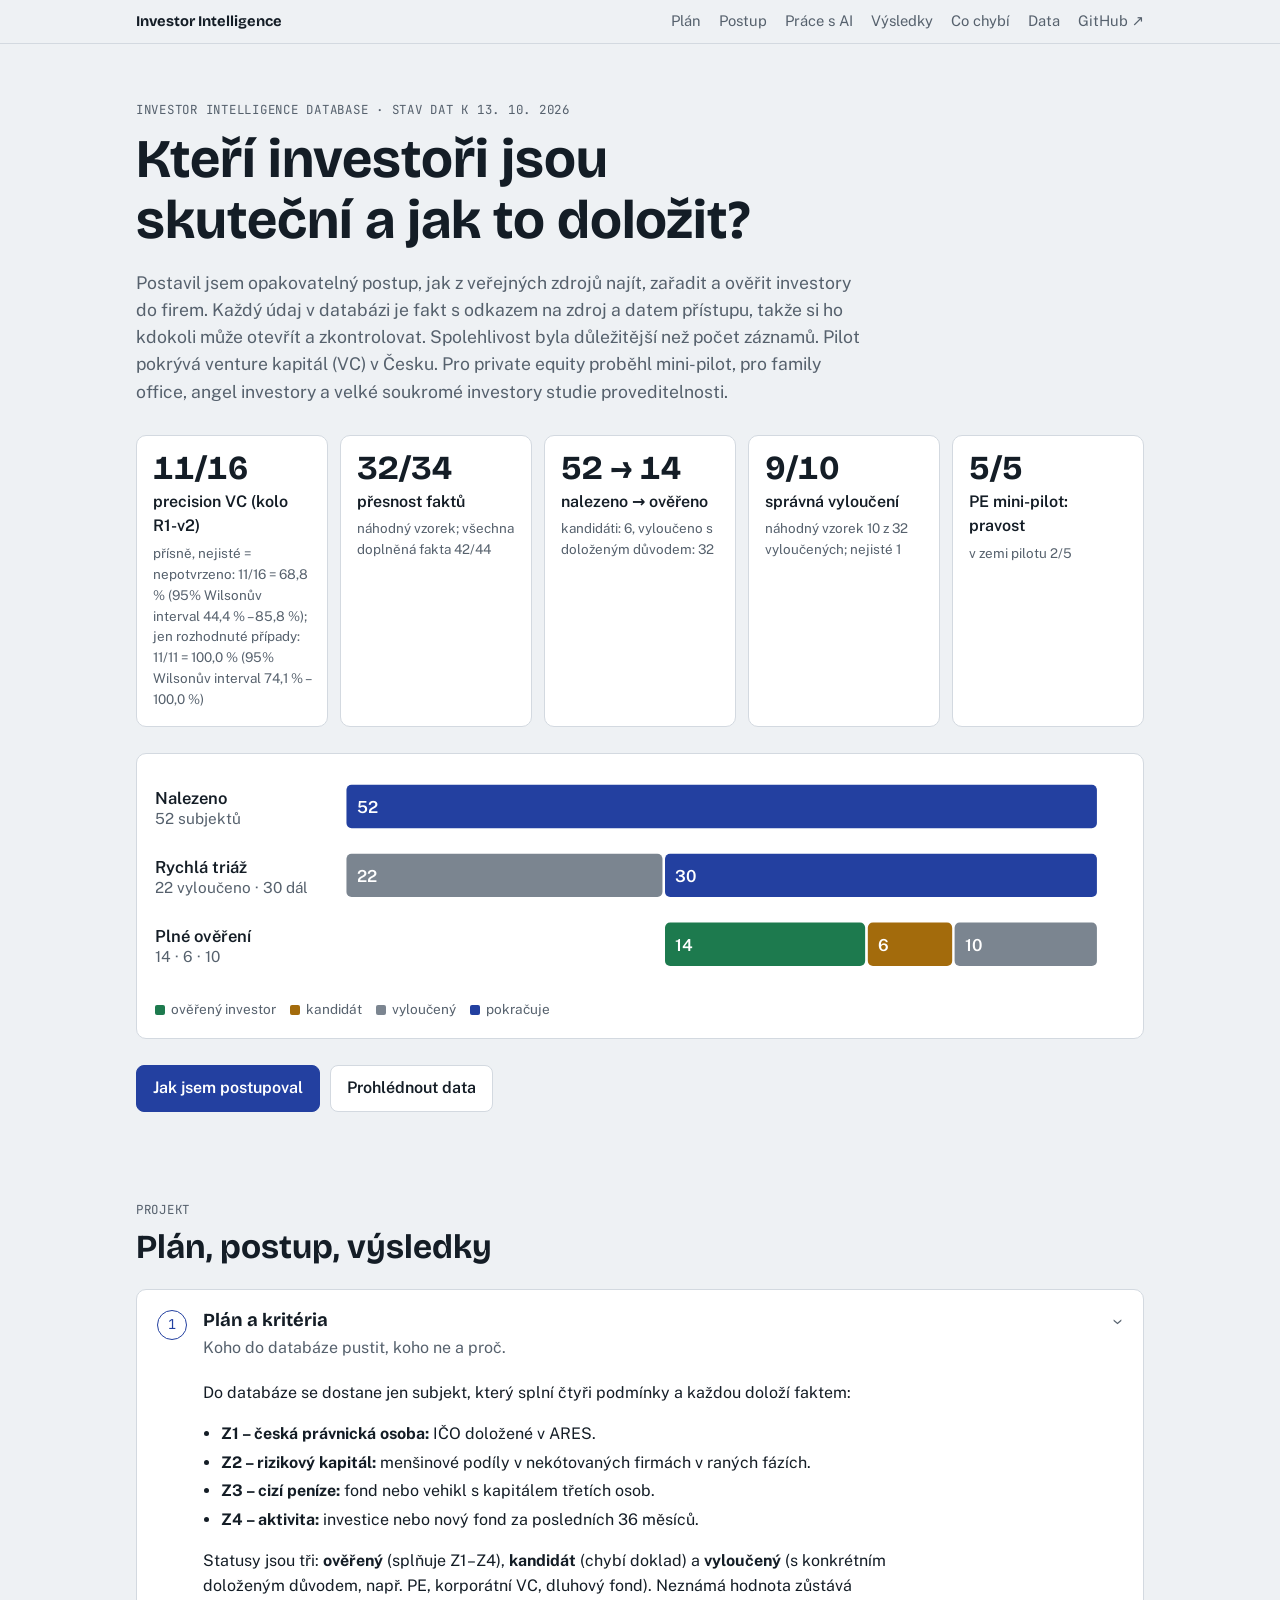
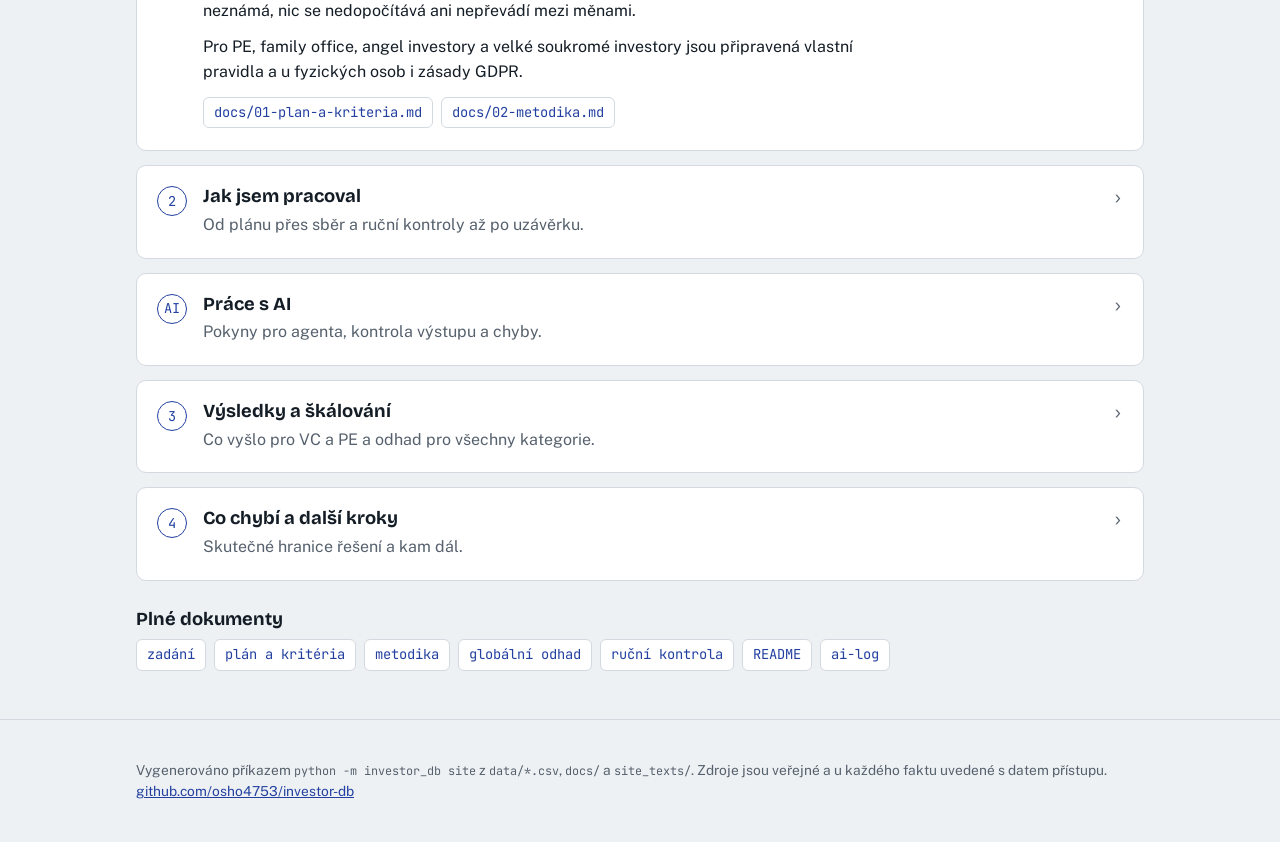
==== commit fcc5d94a: "data: opravy po R1-v2 – Reflex Z4 přepojen na CzechCrunch, Tilia a i&i kandidáti, Z4 u IP Lab a Star" ====
--- a/site/index.html
+++ b/site/index.html
@@ -11,13 +11,13 @@
 </head>
 <body>
 <nav class="top" aria-label="Hlavní navigace"><div class="wrap"><a class="brand" href="index.html">Investor Intelligence</a><a href="index.html#plan">Plán</a><a href="index.html#postup">Postup</a><a href="index.html#ai">Práce s AI</a><a href="index.html#vysledky">Výsledky</a><a href="index.html#dalsi">Co chybí</a><a href="data.html">Data</a><a href="https://github.com/osho4753/investor-db">GitHub ↗</a></div></nav>
-<header class="wrap hero"><p class="eyebrow">Investor Intelligence Database · stav dat k 13. 10. 2026</p><h1>Kteří investoři jsou skuteční a jak to doložit?</h1><div class="lede"><p>Postavil jsem opakovatelný postup, jak z veřejných zdrojů najít, zařadit a ověřit investory do firem. Každý údaj v databázi je fakt s odkazem na zdroj a datem přístupu, takže si ho kdokoli může otevřít a zkontrolovat. Spolehlivost byla důležitější než počet záznamů. Pilot pokrývá venture kapitál (VC) v Česku. Pro private equity proběhl mini-pilot, pro family office, angel investory a velké soukromé investory studie proveditelnosti.</p></div><div class="stats"><div class="stat"><span class="n">11/16</span><span class="l">precision VC (kolo R1-v2)</span><span class="s">přísně, nejisté = nepotvrzeno: 11/16 = 68,8 % (95% Wilsonův interval 44,4 % – 85,8 %); jen rozhodnuté případy: 11/11 = 100,0 % (95% Wilsonův interval 74,1 % – 100,0 %)</span></div><div class="stat"><span class="n">32/34</span><span class="l">přesnost faktů</span><span class="s">náhodný vzorek; všechna doplněná fakta 42/44</span></div><div class="stat"><span class="n">52 → 16</span><span class="l">nalezeno → ověřeno</span><span class="s">4 kandidáti, 32 vyloučeno s doloženým důvodem</span></div><div class="stat"><span class="n">9/10</span><span class="l">správná vyloučení</span><span class="s">náhodný vzorek 10 z 32 vyloučených; nejisté 1</span></div><div class="stat"><span class="n">5/5</span><span class="l">PE mini-pilot: pravost</span><span class="s">v zemi pilotu 2/5</span></div></div><div class="funnel" role="img" aria-label="Trychtýř: 52 nalezených subjektů, 22 vyloučeno rychlou triáží, 30 plně ověřeno."><svg viewBox="0 0 760 170"><text x="0" y="25" font-weight="600">Nalezeno</text><text x="0" y="41" class="lbl">52 subjektů</text><rect x="150.0" y="10" width="588.0" height="34" rx="4" fill="var(--accent)"/><text x="158.0" y="32" class="in">52</text><text x="0" y="79" font-weight="600">Rychlá triáž</text><text x="0" y="95" class="lbl">22 vyloučeno · 30 dál</text><rect x="150.0" y="64" width="247.6" height="34" rx="4" fill="var(--out)"/><text x="158.0" y="86" class="in">22</text><rect x="399.6" y="64" width="338.4" height="34" rx="4" fill="var(--accent)"/><text x="407.6" y="86" class="in">30</text><text x="0" y="133" font-weight="600">Plné ověření</text><text x="0" y="149" class="lbl">16 · 4 · 10</text><rect x="399.6" y="118" width="179.5" height="34" rx="4" fill="var(--ok)"/><text x="407.6" y="140" class="in">16</text><rect x="581.2" y="118" width="43.4" height="34" rx="4" fill="var(--cand)"/><text x="589.2" y="140" class="in">4</text><rect x="626.5" y="118" width="111.5" height="34" rx="4" fill="var(--out)"/><text x="634.5" y="140" class="in">10</text></svg><div class="legend"><span><i style="background:var(--ok)"></i>ověřený investor</span><span><i style="background:var(--cand)"></i>kandidát</span><span><i style="background:var(--out)"></i>vyloučený</span><span><i style="background:var(--accent)"></i>pokračuje</span></div></div><div class="cta"><a class="btn primary" href="#postup">Jak jsem postupoval</a><a class="btn" href="data.html">Prohlédnout data</a></div></header><section><div class="wrap"><p class="eyebrow">Projekt</p><h2>Plán, postup, výsledky</h2><div class="blocks"><details class="block" id="plan" open><summary><span class="num">1</span><span class="sumtxt"><h3>Plán a kritéria</h3><p>Koho do databáze pustit, koho ne a proč.</p></span><span class="chev">›</span></summary><div class="body"><p>Do databáze se dostane jen subjekt, který splní čtyři podmínky a každou doloží faktem:</p>
+<header class="wrap hero"><p class="eyebrow">Investor Intelligence Database · stav dat k 13. 10. 2026</p><h1>Kteří investoři jsou skuteční a jak to doložit?</h1><div class="lede"><p>Postavil jsem opakovatelný postup, jak z veřejných zdrojů najít, zařadit a ověřit investory do firem. Každý údaj v databázi je fakt s odkazem na zdroj a datem přístupu, takže si ho kdokoli může otevřít a zkontrolovat. Spolehlivost byla důležitější než počet záznamů. Pilot pokrývá venture kapitál (VC) v Česku. Pro private equity proběhl mini-pilot, pro family office, angel investory a velké soukromé investory studie proveditelnosti.</p></div><div class="stats"><div class="stat"><span class="n">11/16</span><span class="l">precision VC (kolo R1-v2)</span><span class="s">přísně, nejisté = nepotvrzeno: 11/16 = 68,8 % (95% Wilsonův interval 44,4 % – 85,8 %); jen rozhodnuté případy: 11/11 = 100,0 % (95% Wilsonův interval 74,1 % – 100,0 %)</span></div><div class="stat"><span class="n">32/34</span><span class="l">přesnost faktů</span><span class="s">náhodný vzorek; všechna doplněná fakta 42/44</span></div><div class="stat"><span class="n">52 → 14</span><span class="l">nalezeno → ověřeno</span><span class="s">kandidáti: 6, vyloučeno s doloženým důvodem: 32</span></div><div class="stat"><span class="n">9/10</span><span class="l">správná vyloučení</span><span class="s">náhodný vzorek 10 z 32 vyloučených; nejisté 1</span></div><div class="stat"><span class="n">5/5</span><span class="l">PE mini-pilot: pravost</span><span class="s">v zemi pilotu 2/5</span></div></div><div class="funnel" role="img" aria-label="Trychtýř: 52 nalezených subjektů, 22 vyloučeno rychlou triáží, 30 plně ověřeno."><svg viewBox="0 0 760 170"><text x="0" y="25" font-weight="600">Nalezeno</text><text x="0" y="41" class="lbl">52 subjektů</text><rect x="150.0" y="10" width="588.0" height="34" rx="4" fill="var(--accent)"/><text x="158.0" y="32" class="in">52</text><text x="0" y="79" font-weight="600">Rychlá triáž</text><text x="0" y="95" class="lbl">22 vyloučeno · 30 dál</text><rect x="150.0" y="64" width="247.6" height="34" rx="4" fill="var(--out)"/><text x="158.0" y="86" class="in">22</text><rect x="399.6" y="64" width="338.4" height="34" rx="4" fill="var(--accent)"/><text x="407.6" y="86" class="in">30</text><text x="0" y="133" font-weight="600">Plné ověření</text><text x="0" y="149" class="lbl">14 · 6 · 10</text><rect x="399.6" y="118" width="156.8" height="34" rx="4" fill="var(--ok)"/><text x="407.6" y="140" class="in">14</text><rect x="558.5" y="118" width="66.1" height="34" rx="4" fill="var(--cand)"/><text x="566.5" y="140" class="in">6</text><rect x="626.5" y="118" width="111.5" height="34" rx="4" fill="var(--out)"/><text x="634.5" y="140" class="in">10</text></svg><div class="legend"><span><i style="background:var(--ok)"></i>ověřený investor</span><span><i style="background:var(--cand)"></i>kandidát</span><span><i style="background:var(--out)"></i>vyloučený</span><span><i style="background:var(--accent)"></i>pokračuje</span></div></div><div class="cta"><a class="btn primary" href="#postup">Jak jsem postupoval</a><a class="btn" href="data.html">Prohlédnout data</a></div></header><section><div class="wrap"><p class="eyebrow">Projekt</p><h2>Plán, postup, výsledky</h2><div class="blocks"><details class="block" id="plan" open><summary><span class="num">1</span><span class="sumtxt"><h3>Plán a kritéria</h3><p>Koho do databáze pustit, koho ne a proč.</p></span><span class="chev">›</span></summary><div class="body"><p>Do databáze se dostane jen subjekt, který splní čtyři podmínky a každou doloží faktem:</p>
 <ul class="clean"><li><b>Z1 – česká právnická osoba:</b> IČO doložené v ARES.</li><li><b>Z2 – rizikový kapitál:</b> menšinové podíly v nekótovaných firmách v raných fázích.</li><li><b>Z3 – cizí peníze:</b> fond nebo vehikl s kapitálem třetích osob.</li><li><b>Z4 – aktivita:</b> investice nebo nový fond za posledních 36 měsíců.</li></ul>
 <p>Statusy jsou tři: <b>ověřený</b> (splňuje Z1–Z4), <b>kandidát</b> (chybí doklad) a <b>vyloučený</b> (s konkrétním doloženým důvodem, např. PE, korporátní VC, dluhový fond). Neznámá hodnota zůstává neznámá, nic se nedopočítává ani nepřevádí mezi měnami.</p>
 <p>Pro PE, family office, angel investory a velké soukromé investory jsou připravená vlastní pravidla a u fyzických osob i zásady GDPR.</p><div class="links"><a href="https://github.com/osho4753/investor-db/blob/main/docs/01-plan-a-kriteria.md">docs/01-plan-a-kriteria.md</a><a href="https://github.com/osho4753/investor-db/blob/main/docs/02-metodika.md">docs/02-metodika.md</a></div></div></details><details class="block" id="postup"><summary><span class="num">2</span><span class="sumtxt"><h3>Jak jsem pracoval</h3><p>Od plánu přes sběr a ruční kontroly až po uzávěrku.</p></span><span class="chev">›</span></summary><div class="body"><ol class="timeline"><li><span class="d">9. 10.</span><div><h4>Plán před daty</h4><p>Nejdřív kritéria, metodika a datové schéma. Data se začala sbírat až po schválení plánu.</p></div></li><li><span class="d">9. 10.</span><div><h4>Kód a validace</h4><p>CSV v Gitu, validátor hlídá, aby každá hodnota měla fakt se zdrojem a datem. Testy pokrývají každé pravidlo.</p></div></li><li><span class="d">9. 10.</span><div><h4>Sběr a ověření</h4><p>Kandidáti ze seznamu CVCA, médií a Wikipedie, rychlá triáž a plné ověření v pěti dávkách. Částky a data se ověřovaly proti surovému textu stránek.</p></div></li><li><span class="d">10.–11. 10.</span><div><h4>Ruční kontrola R1</h4><p>Kontrola ověřených investorů a náhodného vzorku faktů. Nálezy (Lighthouse, Tachles, pravidlo CVC) se opravily, metrika zůstala ze stavu v době kontroly.</p></div></li><li><span class="d">11. 10.</span><div><h4>Doplnění podle zadání</h4><p>Sektory, tickety a kapitál po fondech s typem částky. Oprava definice kapitálu: cíl fondu není kapitál.</p></div></li><li><span class="d">12. 10.</span><div><h4>Kontrola doplnění</h4><p>Ruční kontrola všech doplněných faktů a opravených faktů. Většina nálezů se týkala typu částky.</p></div></li><li><span class="d">12. 10.</span><div><h4>Další kategorie</h4><p>Plán pro PE, family office, angel investory a velké soukromé investory, mini-pilot PE a studie proveditelnosti.</p></div></li><li><span class="d">12. 10.</span><div><h4>Uzávěrka</h4><p>Kontrola náhodného vzorku vyloučených, závěrečné README, kontrola reprodukovatelnosti a tento web.</p></div></li></ol><div class="links"><a href="https://github.com/osho4753/investor-db/blob/main/docs/04-rucni-kontrola.md">docs/04-rucni-kontrola.md</a></div></div></details><details class="block" id="ai"><summary><span class="num">AI</span><span class="sumtxt"><h3>Práce s AI</h3><p>Pokyny pro agenta, kontrola výstupu a chyby.</p></span><span class="chev">›</span></summary><div class="body"><p>Data sbíral, kód psal a dokumentaci připravoval agent <b>Claude Code</b>. Pokyny pro něj jsem připravoval s pomocí chatového asistenta, rozhodoval a kontroloval jsem sám. Ruční kontrolu dat dělal člověk, ne model.</p>
 <ul class="clean"><li><b>Žádný fakt z paměti modelu:</b> jen ze stránky, kterou agent v té session skutečně otevřel.</li><li><b>Nic se neodhaduje:</b> neznámá hodnota zůstává neznámá, domény se nehádají, agregátory slouží jen jako vodítko.</li><li><b>Konflikty zdrojů jsou vidět:</b> žádná verze se nevybírá potichu.</li><li><b>Kontroluje člověk:</b> verdikty mění jen hodnotitel, opravy po kontrole nemění metriku zpětně.</li></ul>
 <p>Výstup hlídal validátor, kontrola surového textu stránek a ruční kontroly po kolech.</p><p>Chyb agenta a zadání je zapsáno 13. Každá je na <a href="data.html#chyby">stránce Data</a> s tím, jak se našla a jak se opravila.</p><div class="links"><a href="https://github.com/osho4753/investor-db/blob/main/README.md">README – Práce s AI</a><a href="https://github.com/osho4753/investor-db/tree/main/ai-log">ai-log/</a></div></div></details><details class="block" id="vysledky"><summary><span class="num">3</span><span class="sumtxt"><h3>Výsledky a škálování</h3><p>Co vyšlo pro VC a PE a odhad pro všechny kategorie.</p></span><span class="chev">›</span></summary><div class="body"><p>Čísla níže počítají stejné funkce jako <code>python -m investor_db metrics</code>. Odhad pro celý svět a pro ostatní kategorie pochází z <a href="https://github.com/osho4753/investor-db/blob/main/docs/03-globalni-odhad.md">docs/03</a>. U každého čísla je tam vyznačeno, zda je změřené, převzaté ze zdroje, nebo předpoklad.</p>
-<p>Hlavní metrikou precision je kolo R1-v2 (<a href="https://github.com/osho4753/investor-db/blob/main/docs/04-rucni-kontrola.md">docs/04</a>, 4.11), počítané ze stavu v době kontroly. Původní kolo R1 je jen historie.</p><h4>VC pilot ČR</h4><p>Precision z kola R1-v2 (hlavní metrika, stav v době kontroly):</p><ul class="clean"><li>přísně, nejisté = nepotvrzeno: 11/16 = 68,8 % (95% Wilsonův interval 44,4 % – 85,8 %)</li><li>jen rozhodnuté případy: 11/11 = 100,0 % (95% Wilsonův interval 74,1 % – 100,0 %)</li></ul><p>Původní kolo R1 podle současných statusů 16/16. Původní kolo (v době kontroly 15/15) má jen historickou hodnotu: poznámky se opíraly o Crunchbase, LinkedIn a agregátory v rozporu s metodikou, časy byly zaokrouhlené a Springtide, Patero a Gain byly nejdřív TP a podle pravidel pak FP nebo nejisté.</p><p>Přesnost faktů po kolech kontroly:</p><ul class="clean"><li><b>Kolo vzorek</b>: 32/34, přísně (nelze ověřit = chyba) 32/36</li><li><b>Kolo po doplnění</b>: 42/44, přísně (nelze ověřit = chyba) 42/49</li><li><b>Kolo po opravě</b>: 7/7, přísně (nelze ověřit = chyba) 7/7</li></ul><p>Pole zadání u ověřených VC investorů:</p><ul class="clean"><li><b>Sektor</b> 15/16</li><li><b>Fáze</b> 16/16</li><li><b>Ticket (alespoň jedna mez)</b> 14/16</li><li><b>Kapitál (získaná částka nebo AUM)</b> 13/16</li><li><b>Zdroj</b> 16/16</li></ul><ul class="clean"><li><b>PE mini-pilot</b>: posouzeno 5, pravost 5/5, česká právnická osoba 2/5, kontrola R1 TP 5/5.</li></ul><h4>Odhad pro všechny kategorie</h4><p>Souhrnná tabulka z docs/03: [M] změřeno, [Z] zdroj, [P] předpoklad.</p><div class="tablewrap"><table><thead><tr><th>Kategorie</th><th>ČR</th><th>Svět</th><th>Získatelné z veřejných zdrojů</th><th>Spolehlivost</th><th>Model na záznam</th><th>API na záznam</th><th>Člověk na kontrolu záznamu</th></tr></thead><tbody><tr><td>VC</td><td>20 (16–25) [M]</td><td>7 251 (5 235–9 682) [Z: G1, G3 + P]</td><td>80 % [M]</td><td>precision R1-v2 11/16 přísně, 11/11 rozhodnuté [M]; fakta 32/34 a 42/44, přísně 32/36 a 42/49 [M]</td><td>6,9 min [M]</td><td>0,68 USD (0,36–1,37) [M]</td><td>15,5 min [M]</td></tr><tr><td>PE</td><td>9 (3–16) s českou entitou [M+P]; 22 (17–27) aktivních v ČR [M+P]</td><td>9 812 (7 000–12 571) [Z: E1, G3 + P]</td><td>pravost 5/5, v zemi pilotu 2/5 [M: kontrola R1]</td><td>status 5/5 TP [M: R1]; fakta 85–95 % [P]</td><td>1,15 min [M, n = 5]</td><td>0,11 USD (0,06–0,23) [M+P]</td><td>9 min [M, n = 5]</td></tr><tr><td>Family office</td><td>15 (3–42) přímých investorů [P]</td><td>4 015 (2 409–7 504) [Z: E3 × P]</td><td>15 % (0–30 %) [P; sonda 0/5 M]</td><td>70–90 % [P]</td><td>14–28 min [P]</td><td>2,08 USD (1,11–4,16) [P]</td><td>15–30 min [P]</td></tr><tr><td>Angel investor</td><td>30 (7–100) s vlastním zveřejněním [P; 7 M]</td><td>197 000 (118 200–394 000) [P: Evropa E5 × 3–10]</td><td>10 % (5–20 %) [P]</td><td>80–95 % [P]</td><td>14–28 + GDPR 5–10 min [P]</td><td>2,82 USD (1,51–5,65) [P]</td><td>15–30 min [P]</td></tr><tr><td>Velký soukromý investor</td><td>21 (11–42) [Z: E8 × P]</td><td>62 600 (31 300–125 200) [Z: E7 × P]</td><td>20 % (10–30 %) [P]</td><td>70–90 % [P]</td><td>14–28 + GDPR 5–10 min [P]</td><td>2,82 USD (1,51–5,65) [P]</td><td>15–30 min [P]</td></tr></tbody></table></div><div class="links"><a href="https://github.com/osho4753/investor-db/blob/main/docs/03-globalni-odhad.md">docs/03-globalni-odhad.md</a><a href="https://github.com/osho4753/investor-db/blob/main/docs/04-rucni-kontrola.md">docs/04-rucni-kontrola.md</a></div></div></details><details class="block" id="dalsi"><summary><span class="num">4</span><span class="sumtxt"><h3>Co chybí a další kroky</h3><p>Skutečné hranice řešení a kam dál.</p></span><span class="chev">›</span></summary><div class="body"><h4>Co v řešení chybí</h4><ul class="clean"><li><b>Spotřeba tokenů</b> je změřená jen na 3 investorech, cena API pro kategorie bez pilotu je předpoklad.</li><li><b>Family office, angel investoři a velcí soukromí investoři</b> mají jen pravidla a studii proveditelnosti, žádná data.</li><li><b>PE</b> jen jako mini-pilot s pěti záznamy, výsledky jsou orientační.</li><li><b>Kandidáti</b> (Inven, J&amp;T, Nation1, Gain Ventures) zůstávají nerozhodnutí.</li><li><b>Jeden hodnotitel</b>, shoda hodnotitelů se nepočítá.</li></ul>
+<p>Hlavní metrikou precision je kolo R1-v2 (<a href="https://github.com/osho4753/investor-db/blob/main/docs/04-rucni-kontrola.md">docs/04</a>, 4.11), počítané ze stavu v době kontroly. Původní kolo R1 je jen historie.</p><h4>VC pilot ČR</h4><p>Precision z kola R1-v2 (hlavní metrika, stav v době kontroly):</p><ul class="clean"><li>přísně, nejisté = nepotvrzeno: 11/16 = 68,8 % (95% Wilsonův interval 44,4 % – 85,8 %)</li><li>jen rozhodnuté případy: 11/11 = 100,0 % (95% Wilsonův interval 74,1 % – 100,0 %)</li></ul><p>Původní kolo R1 podle současných statusů 14/14. Původní kolo (v době kontroly 15/15) má jen historickou hodnotu: poznámky se opíraly o Crunchbase, LinkedIn a agregátory v rozporu s metodikou, časy byly zaokrouhlené a Springtide, Patero a Gain byly nejdřív TP a podle pravidel pak FP nebo nejisté.</p><p>Přesnost faktů po kolech kontroly:</p><ul class="clean"><li><b>Kolo vzorek</b>: 32/34, přísně (nelze ověřit = chyba) 32/36</li><li><b>Kolo po doplnění</b>: 42/44, přísně (nelze ověřit = chyba) 42/49</li><li><b>Kolo po opravě</b>: 7/7, přísně (nelze ověřit = chyba) 7/7</li></ul><p>Pole zadání u ověřených VC investorů:</p><ul class="clean"><li><b>Sektor</b> 13/14</li><li><b>Fáze</b> 14/14</li><li><b>Ticket (alespoň jedna mez)</b> 12/14</li><li><b>Kapitál (získaná částka nebo AUM)</b> 11/14</li><li><b>Zdroj</b> 14/14</li></ul><ul class="clean"><li><b>PE mini-pilot</b>: posouzeno 5, pravost 5/5, česká právnická osoba 2/5, kontrola R1 TP 5/5.</li></ul><h4>Odhad pro všechny kategorie</h4><p>Souhrnná tabulka z docs/03: [M] změřeno, [Z] zdroj, [P] předpoklad.</p><div class="tablewrap"><table><thead><tr><th>Kategorie</th><th>ČR</th><th>Svět</th><th>Získatelné z veřejných zdrojů</th><th>Spolehlivost</th><th>Model na záznam</th><th>API na záznam</th><th>Člověk na kontrolu záznamu</th></tr></thead><tbody><tr><td>VC</td><td>20 (14–29) [M]</td><td>7 251 (5 235–9 682) [Z: G1, G3 + P]</td><td>70 % [M]</td><td>precision R1-v2 11/16 přísně, 11/11 rozhodnuté [M]; fakta 32/34 a 42/44, přísně 32/36 a 42/49 [M]</td><td>7,9 min [M]</td><td>0,78 USD (0,36–1,56) [M]</td><td>15,5 min [M]</td></tr><tr><td>PE</td><td>9 (3–16) s českou entitou [M+P]; 22 (17–27) aktivních v ČR [M+P]</td><td>9 812 (7 000–12 571) [Z: E1, G3 + P]</td><td>pravost 5/5, v zemi pilotu 2/5 [M: kontrola R1]</td><td>status 5/5 TP [M: R1]; fakta 85–95 % [P]</td><td>1,15 min [M, n = 5]</td><td>0,11 USD (0,05–0,23) [M+P]</td><td>9 min [M, n = 5]</td></tr><tr><td>Family office</td><td>15 (3–42) přímých investorů [P]</td><td>4 015 (2 409–7 504) [Z: E3 × P]</td><td>15 % (0–30 %) [P; sonda 0/5 M]</td><td>70–90 % [P]</td><td>14–28 min [P]</td><td>2,08 USD (0,97–4,17) [P]</td><td>15–30 min [P]</td></tr><tr><td>Angel investor</td><td>30 (7–100) s vlastním zveřejněním [P; 7 M]</td><td>197 000 (118 200–394 000) [P: Evropa E5 × 3–10]</td><td>10 % (5–20 %) [P]</td><td>80–95 % [P]</td><td>14–28 + GDPR 5–10 min [P]</td><td>2,83 USD (1,32–5,66) [P]</td><td>15–30 min [P]</td></tr><tr><td>Velký soukromý investor</td><td>21 (11–42) [Z: E8 × P]</td><td>62 600 (31 300–125 200) [Z: E7 × P]</td><td>20 % (10–30 %) [P]</td><td>70–90 % [P]</td><td>14–28 + GDPR 5–10 min [P]</td><td>2,83 USD (1,32–5,66) [P]</td><td>15–30 min [P]</td></tr></tbody></table></div><div class="links"><a href="https://github.com/osho4753/investor-db/blob/main/docs/03-globalni-odhad.md">docs/03-globalni-odhad.md</a><a href="https://github.com/osho4753/investor-db/blob/main/docs/04-rucni-kontrola.md">docs/04-rucni-kontrola.md</a></div></div></details><details class="block" id="dalsi"><summary><span class="num">4</span><span class="sumtxt"><h3>Co chybí a další kroky</h3><p>Skutečné hranice řešení a kam dál.</p></span><span class="chev">›</span></summary><div class="body"><h4>Co v řešení chybí</h4><ul class="clean"><li><b>Spotřeba tokenů</b> je změřená jen na 3 investorech, cena API pro kategorie bez pilotu je předpoklad.</li><li><b>Family office, angel investoři a velcí soukromí investoři</b> mají jen pravidla a studii proveditelnosti, žádná data.</li><li><b>PE</b> jen jako mini-pilot s pěti záznamy, výsledky jsou orientační.</li><li><b>Kandidáti</b> (Inven, J&amp;T, Nation1, Gain Ventures, i&amp;i Biotech, Tilia) zůstávají nerozhodnutí.</li><li><b>Jeden hodnotitel</b>, shoda hodnotitelů se nepočítá.</li></ul>
 <h4>Další kroky</h4><ul class="clean"><li>Druhý nezávislý hodnotitel na stejném vzorku.</li><li>Dořešit kandidáty: podíl korporace na kapitálu, identita české entity.</li><li>Změřit tokeny na větším vzorku a při prvním sběru.</li><li>Další země s dobrým veřejným registrem a PE podle připravených pravidel.</li></ul>
 <p>Rozhodnutí v nejasných bodech zadání jsou v <a href="https://github.com/osho4753/investor-db/blob/main/README.md">README</a>.</p></div></details></div><h3 class="docs">Plné dokumenty</h3><div class="links"><a href="https://github.com/osho4753/investor-db/blob/main/docs/00-zadani.md">zadání</a><a href="https://github.com/osho4753/investor-db/blob/main/docs/01-plan-a-kriteria.md">plán a kritéria</a><a href="https://github.com/osho4753/investor-db/blob/main/docs/02-metodika.md">metodika</a><a href="https://github.com/osho4753/investor-db/blob/main/docs/03-globalni-odhad.md">globální odhad</a><a href="https://github.com/osho4753/investor-db/blob/main/docs/04-rucni-kontrola.md">ruční kontrola</a><a href="https://github.com/osho4753/investor-db/blob/main/README.md">README</a><a href="https://github.com/osho4753/investor-db/tree/main/ai-log">ai-log</a></div></div></section>
 <footer><div class="wrap">Vygenerováno příkazem <code>python -m investor_db site</code> z <code>data/*.csv</code>, <code>docs/</code> a <code>site_texts/</code>. Zdroje jsou veřejné a u každého faktu uvedené s datem přístupu. <a href="https://github.com/osho4753/investor-db">github.com/osho4753/investor-db</a></div></footer>
